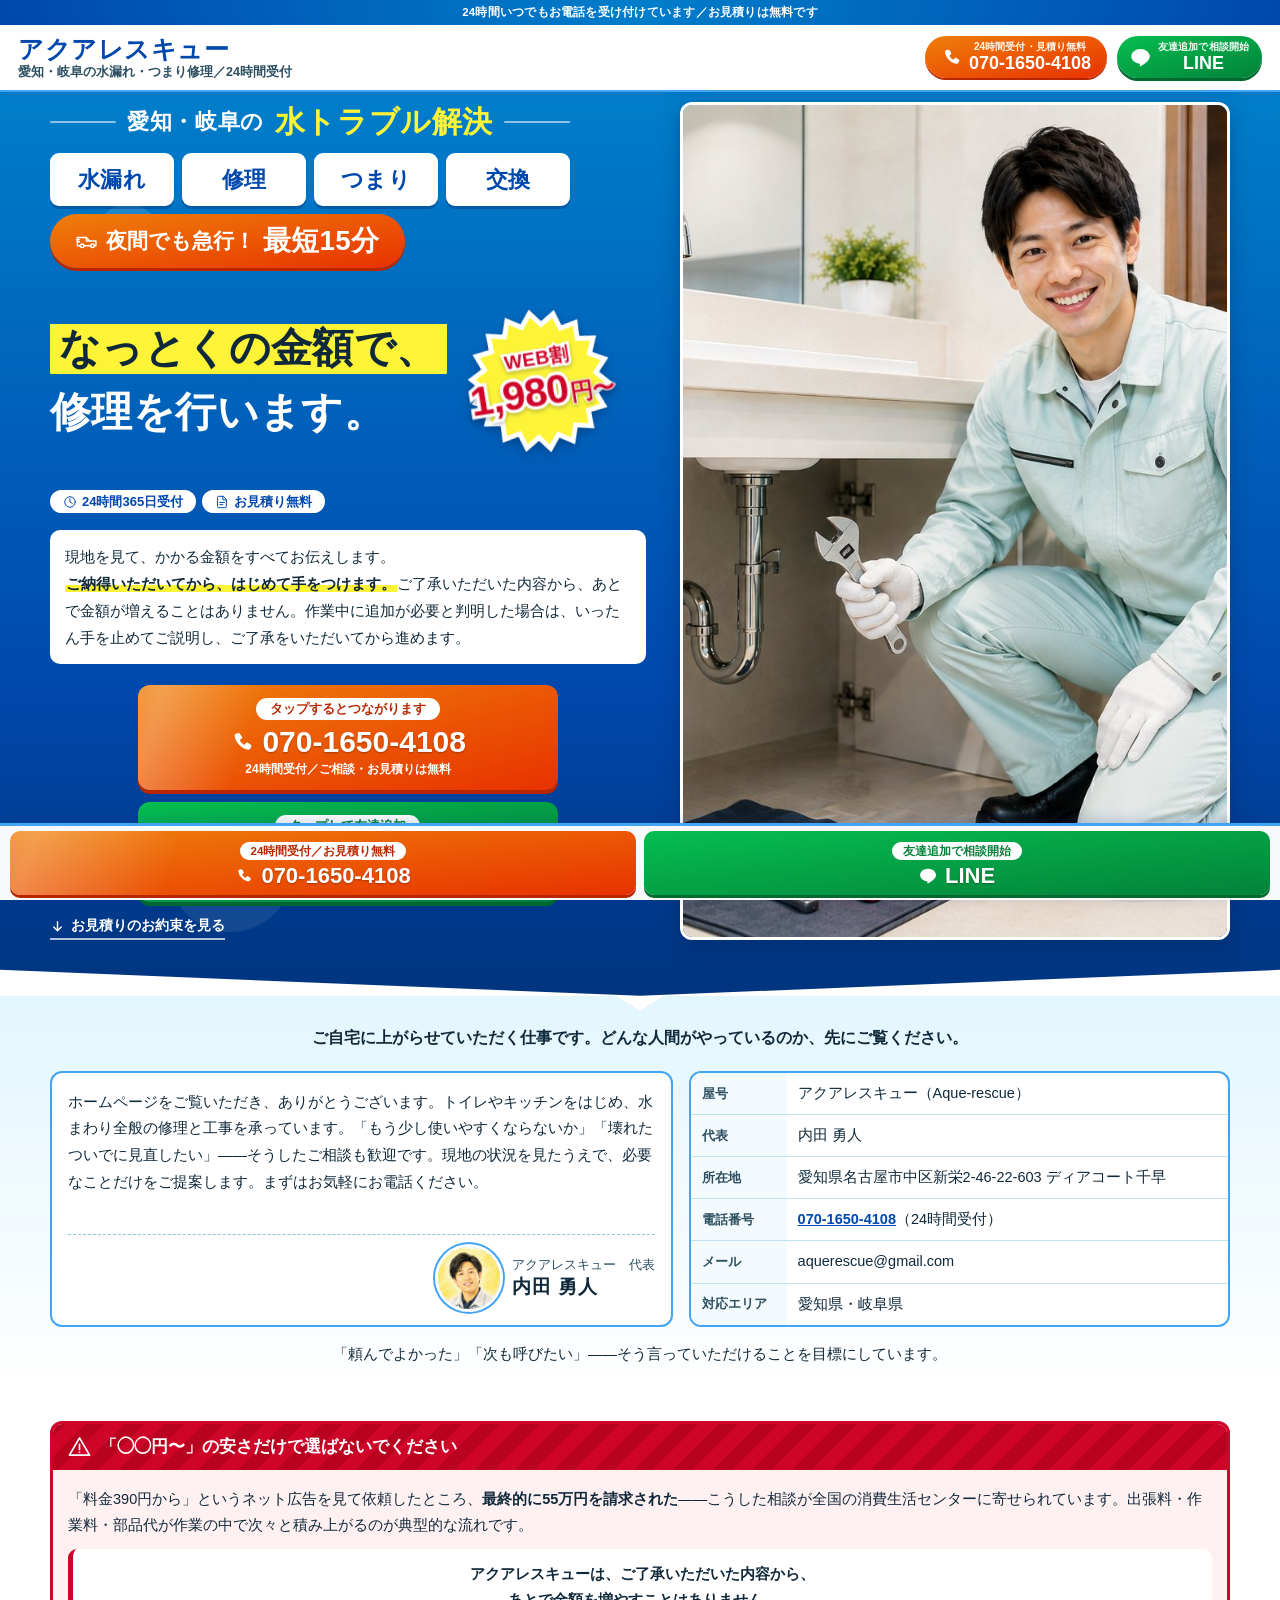
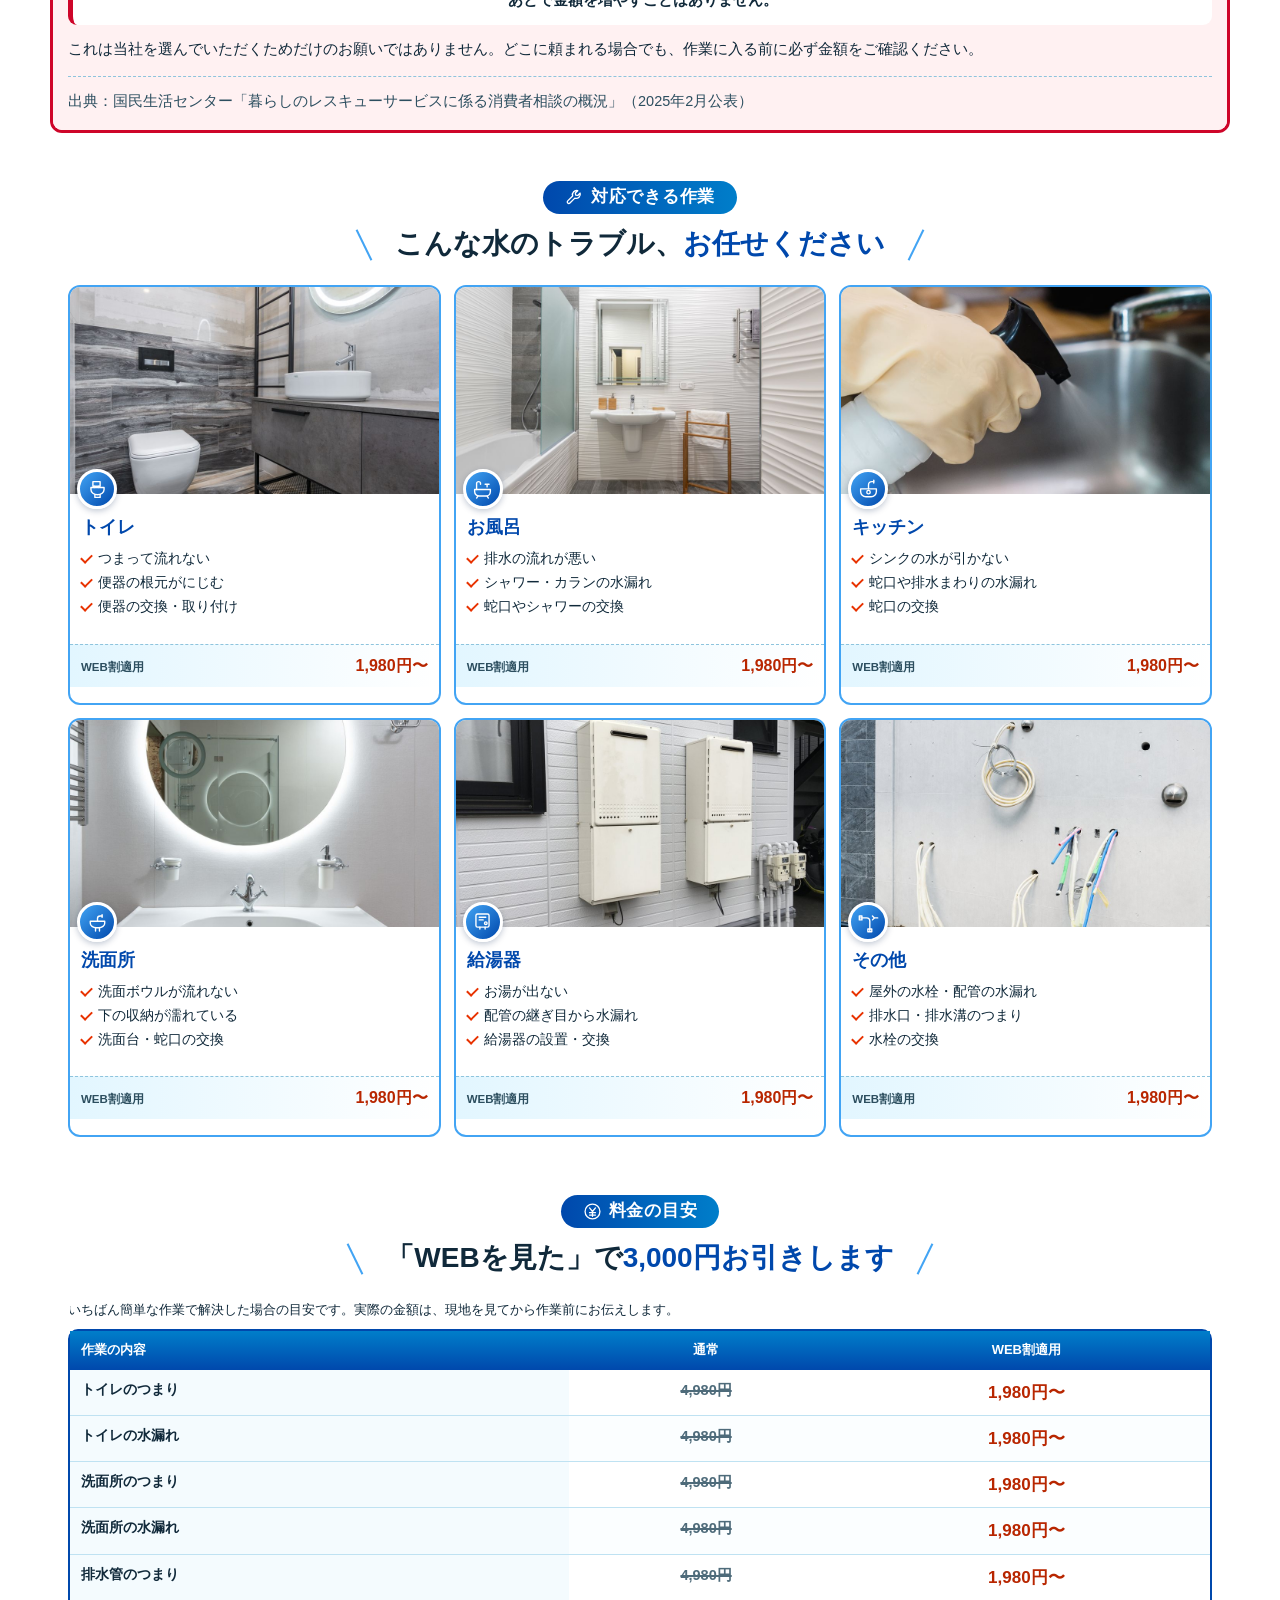
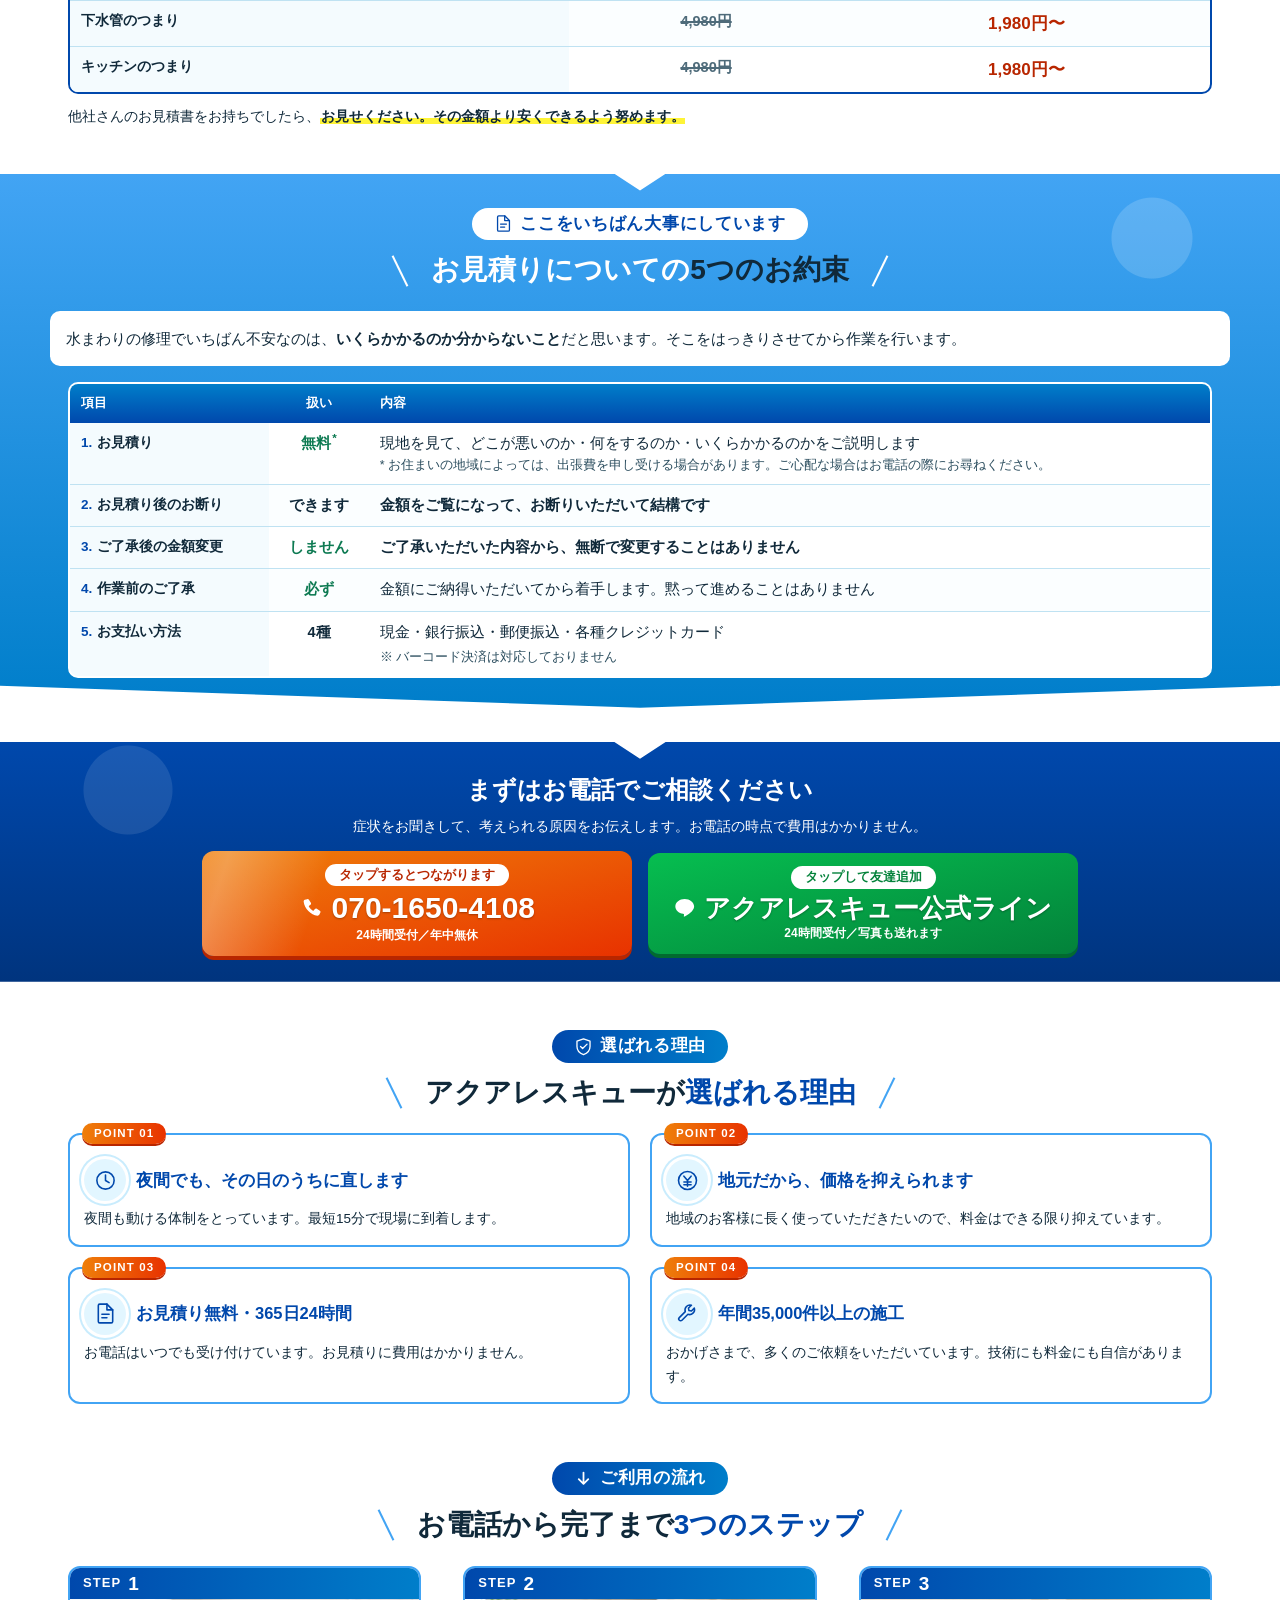
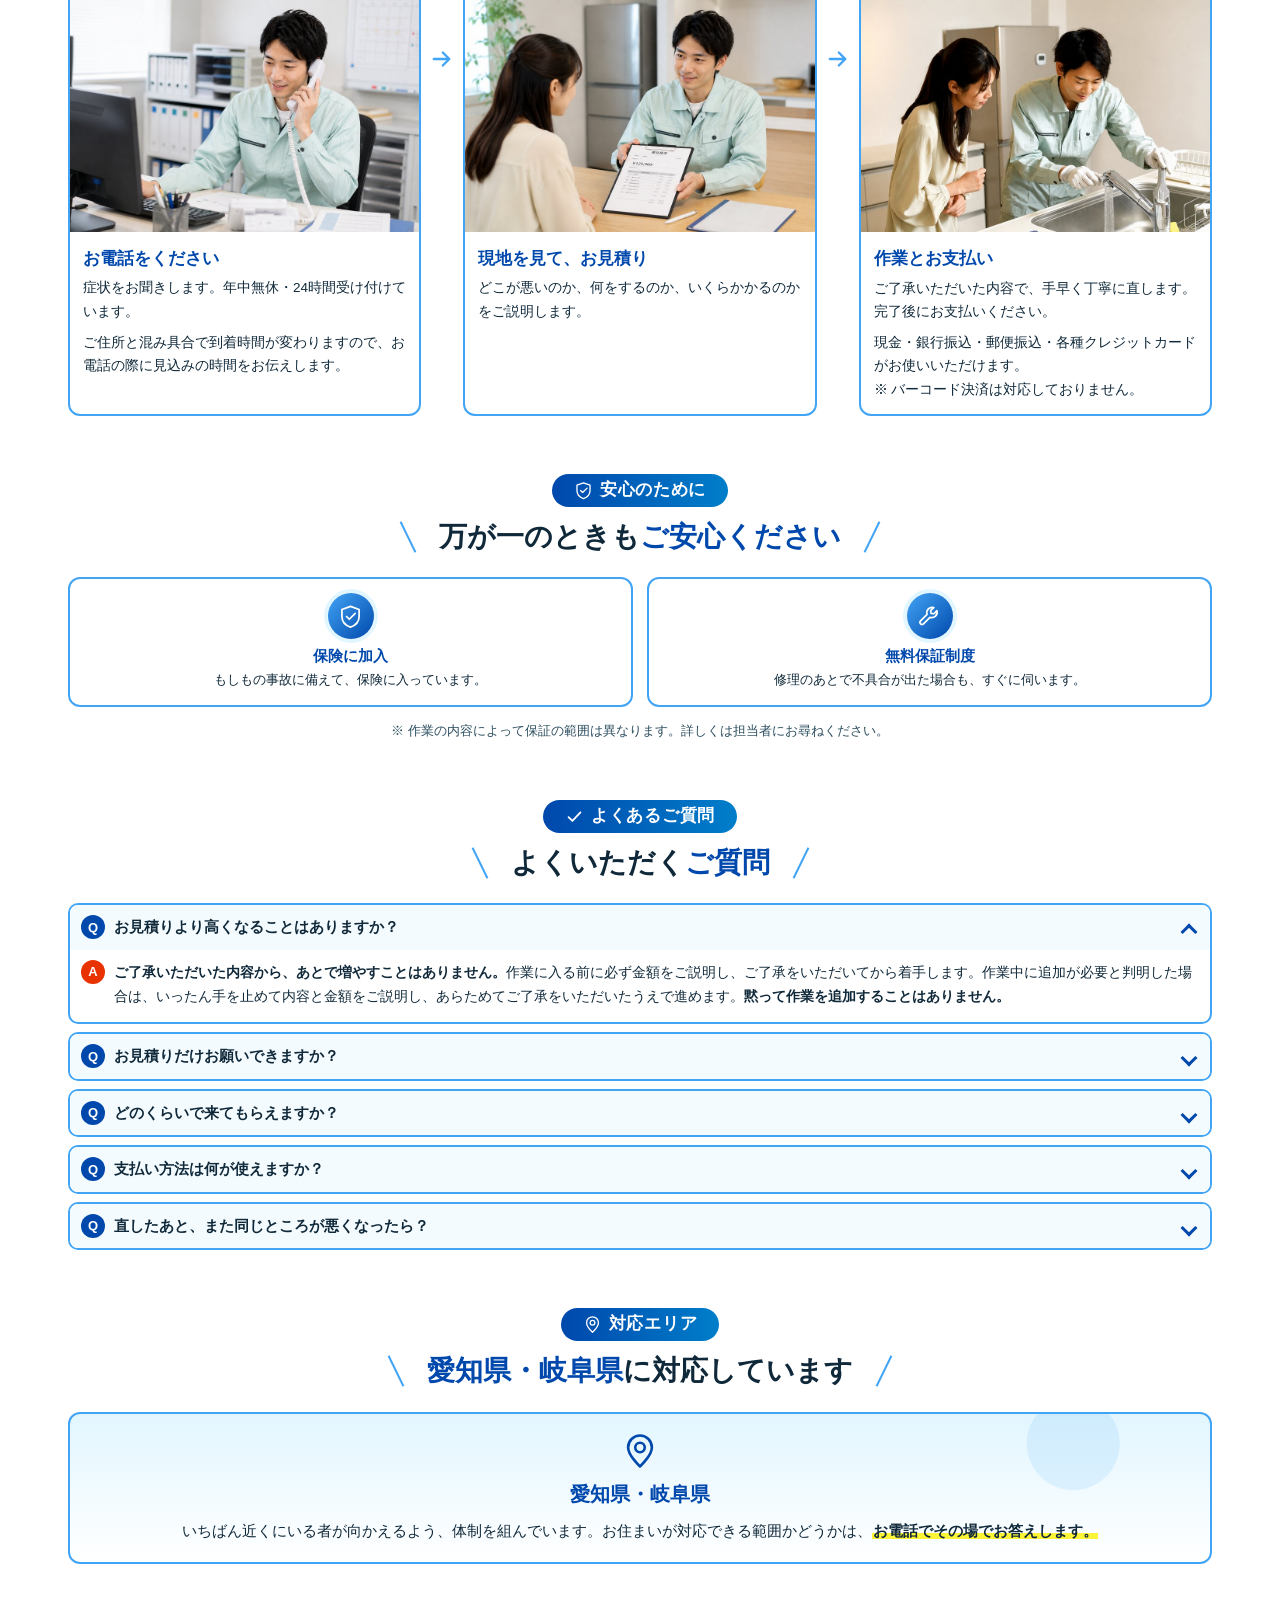
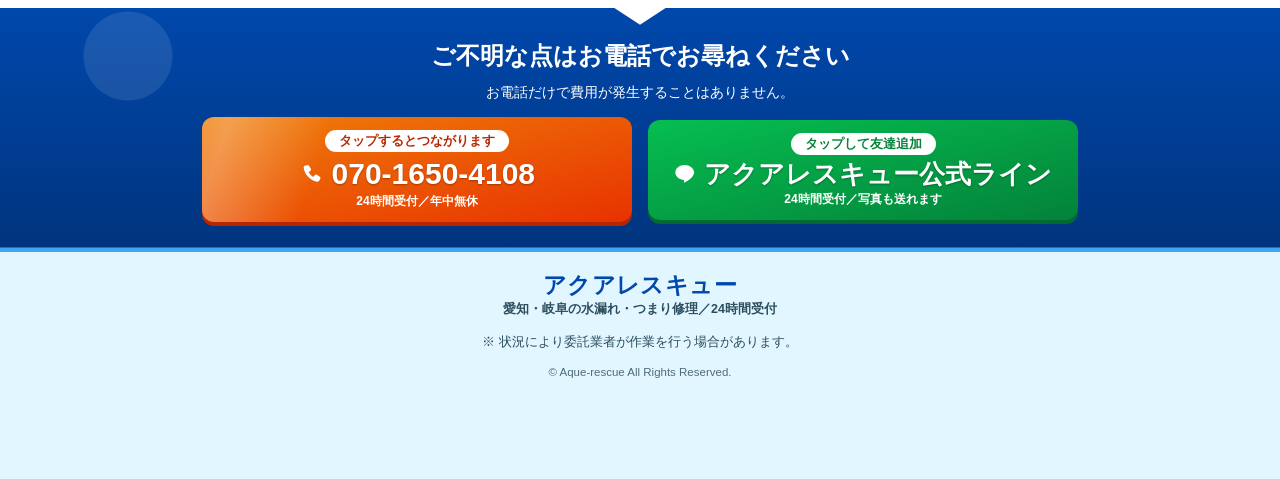
==== index.html @ 443961e4 "本番用：暗号化を解除して平文で配信、favicon と 404 ページを追加 Co-Authored-By: Claude Opus 5 <noreply@anthropic.com>" ====
<!DOCTYPE html>
<html lang="ja">
<head>
<meta charset="UTF-8">
<meta name="viewport" content="width=device-width, initial-scale=1">
<meta name="format-detection" content="telephone=no">
<meta name="robots" content="noindex,nofollow,noarchive">  <!-- 確認用：公開時に削除 -->
<title>アクアレスキュー｜愛知・岐阜の水漏れ・つまり修理｜なっとくの金額で修理します</title>
<meta name="description" content="愛知県・岐阜県の水漏れ・つまり修理。現地でかかる金額をすべてお伝えし、ご納得いただいてから作業します。24時間受付・お見積り無料。代表 内田勇人。">
<link rel="icon" href="favicon.svg" type="image/svg+xml">
<link rel="apple-touch-icon" href="apple-touch-icon.png">
<link rel="stylesheet" href="assets/style.css">
</head>
<body>

<svg xmlns="http://www.w3.org/2000/svg" style="display:none" aria-hidden="true">
<symbol id="ic-toilet" viewBox="0 0 32 32"><g stroke-width="2.1" stroke-linecap="round" stroke-linejoin="round"><path d="M9 4h11v7H9z"/><path d="M11 11v2M18 11v2"/><path d="M6 13h20v3a10 8 0 0 1-10 8 10 8 0 0 1-10-8z"/><path d="M12 24v4h8v-4"/></g></symbol>
<symbol id="ic-bath" viewBox="0 0 32 32"><g stroke-width="2.1" stroke-linecap="round" stroke-linejoin="round"><path d="M4 16h24v3a7 7 0 0 1-7 7H11a7 7 0 0 1-7-7z"/><path d="M7 16V7a3 3 0 0 1 6 0v1"/><path d="M20 8h6M23 8v4"/><path d="M9 26l-2 3M23 26l2 3"/></g></symbol>
<symbol id="ic-kitchen" viewBox="0 0 32 32"><g stroke-width="2.1" stroke-linecap="round" stroke-linejoin="round"><path d="M4 15h24v4a8 8 0 0 1-8 8h-8a8 8 0 0 1-8-8z"/><circle cx="16" cy="20" r="2.6"/><path d="M16 15V9a5 5 0 0 1 5-5h3"/><path d="M24 2v4"/></g></symbol>
<symbol id="ic-washbasin" viewBox="0 0 32 32"><g stroke-width="2.1" stroke-linecap="round" stroke-linejoin="round"><path d="M5 14h22v3a9 7 0 0 1-9 7h-4a9 7 0 0 1-9-7z"/><path d="M16 14v-4a4 4 0 0 1 4-4h3"/><path d="M23 4v4"/><path d="M13 24v5M19 24v5"/></g></symbol>
<symbol id="ic-heater" viewBox="0 0 32 32"><g stroke-width="2.1" stroke-linecap="round" stroke-linejoin="round"><rect x="6" y="3" width="20" height="20" rx="2.5"/><path d="M11 8h10M11 12h6"/><circle cx="21" cy="17" r="2"/><path d="M12 23v3M20 23v3"/></g></symbol>
<symbol id="ic-pipe" viewBox="0 0 32 32"><g stroke-width="2.1" stroke-linecap="round" stroke-linejoin="round"><path d="M4 9h9a5 5 0 0 1 5 5v14"/><path d="M2 6h4v6H2zM15 26h6v4h-6z"/><path d="M22 6l3 3-3 3M25 9h5"/></g></symbol>
<symbol id="ic-clock" viewBox="0 0 32 32"><g stroke-width="2.2" stroke-linecap="round" stroke-linejoin="round"><circle cx="16" cy="16" r="12"/><path d="M16 8.5V16l5 3"/></g></symbol>
<symbol id="ic-yen" viewBox="0 0 32 32"><g stroke-width="2.2" stroke-linecap="round" stroke-linejoin="round"><circle cx="16" cy="16" r="12.5"/><path d="M11 10l5 6 5-6M11 18h10M11 22h10M16 16v8"/></g></symbol>
<symbol id="ic-shield" viewBox="0 0 32 32"><g stroke-width="2.2" stroke-linecap="round" stroke-linejoin="round"><path d="M16 3l11 4v9c0 7-4.6 11.4-11 13.6C9.6 27.4 5 23 5 16V7z"/><path d="M11 16l3.5 3.5L22 12"/></g></symbol>
<symbol id="ic-check" viewBox="0 0 32 32"><g stroke-width="3" stroke-linecap="round" stroke-linejoin="round"><path d="M6 17l6.5 6.5L26 9"/></g></symbol>
<symbol id="ic-phone" viewBox="0 0 32 32"><path class="ico-fill" d="M10.6 4.2c.8-.4 1.8-.1 2.3.7l2.5 4c.5.8.3 1.8-.4 2.4l-1.9 1.5c-.3.3-.4.7-.2 1.1a16 16 0 0 0 5.2 5.2c.4.2.8.1 1.1-.2l1.5-1.9c.6-.7 1.6-.9 2.4-.4l4 2.5c.8.5 1.1 1.5.7 2.3l-1.3 2.7c-.5 1-1.5 1.6-2.6 1.5C15.6 25 7 16.4 6.1 7.6c-.1-1.1.5-2.1 1.5-2.6z"/></symbol>
<symbol id="ic-doc" viewBox="0 0 32 32"><g stroke-width="2.2" stroke-linecap="round" stroke-linejoin="round"><path d="M18 3H8a2 2 0 0 0-2 2v22a2 2 0 0 0 2 2h16a2 2 0 0 0 2-2V11z"/><path d="M18 3v8h8M11 17h10M11 22h7"/></g></symbol>
<symbol id="ic-tool" viewBox="0 0 32 32"><g stroke-width="2.2" stroke-linecap="round" stroke-linejoin="round"><path d="M21.5 4.5a7 7 0 0 0-8.6 8.9L4.6 21.7a2.6 2.6 0 0 0 3.7 3.7l8.3-8.3a7 7 0 0 0 8.9-8.6l-4 4-3.5-.6-.6-3.5z"/></g></symbol>
<symbol id="ic-pin" viewBox="0 0 32 32"><g stroke-width="2.2" stroke-linecap="round" stroke-linejoin="round"><path d="M16 29s10-9.3 10-16A10 10 0 0 0 6 13c0 6.7 10 16 10 16z"/><circle cx="16" cy="13" r="4"/></g></symbol>
<symbol id="ic-warn" viewBox="0 0 32 32"><g stroke-width="2.4" stroke-linecap="round" stroke-linejoin="round"><path d="M16 4L2 28h28z"/><path d="M16 13v7M16 24h.02"/></g></symbol>
<symbol id="ic-van" viewBox="0 0 32 32"><g stroke-width="2.1" stroke-linecap="round" stroke-linejoin="round"><path d="M2 21V11h13l5 5h9v5"/><path d="M15 11v5h5"/><circle cx="9" cy="23" r="2.6"/><circle cx="24" cy="23" r="2.6"/><path d="M2 23h4.4M11.6 23h9.8M26.6 23H29"/><path d="M1 14h4M2 17h3"/></g></symbol>
<symbol id="ic-line" viewBox="0 0 32 32"><path class="ico-fill" d="M16 3C8.3 3 2 8 2 14.2c0 5.5 5 10.1 11.7 11 .5.1 1.1.3 1.3.7.1.4.1.9 0 1.3l-.2 1.2c-.1.4-.3 1.4 1.2.8 1.5-.6 8.2-4.8 11.2-8.3 2-2.2 3-4.5 3-6.7C30 8 23.7 3 16 3z"/><g fill="#fff"><rect x="9" y="12" width="2" height="6" rx="1"/><rect x="13" y="12" width="2" height="6" rx="1"/><rect x="17" y="12" width="2" height="6" rx="1"/><rect x="21" y="12" width="2" height="6" rx="1"/></g></symbol>
<symbol id="ic-arrow" viewBox="0 0 32 32"><g stroke-width="3" stroke-linecap="round" stroke-linejoin="round"><path d="M16 6v18M8 17l8 8 8-8"/></g></symbol>
</svg>

<!-- ============ 01 ヘッダー ============ -->
<p class="topbar">24時間いつでもお電話を受け付けています／お見積りは無料です</p>
<header class="hd">
  <div class="hd__in">
    <p class="hd__logo brand">
      <b>アクアレスキュー</b><small>愛知・岐阜の水漏れ・つまり修理<span class="ext">／24時間受付</span></small>
    </p>
    <a class="hd__tel" href="tel:07016504108">
      <svg class="ico"><use href="#ic-phone"/></svg>
      <span class="hd__txt">
        <span class="hd__lbl">24時間受付・見積り無料</span>
        <span class="t2">070-1650-4108</span>
      </span>
    </a>
    <a class="hd__line" href="https://lin.ee/oWq4XlS" target="_blank" rel="noopener">
      <svg class="ico"><use href="#ic-line"/></svg>
      <span class="hd__txt">
        <span class="hd__lbl">友達追加で相談開始</span>
        <span class="t2">LINE</span>
      </span>
    </a>
  </div>
</header>

<div class="wrap">

<!-- ============ 02 ファーストビュー ============ -->
<section class="fv">
  <div class="fv__grid">
    <div class="fv__txt">
      <p class="fv__cat">愛知・岐阜の<em>水トラブル解決</em></p>

      <ul class="fv__kw">
        <li>水漏れ</li><li>修理</li><li>つまり</li><li>交換</li>
      </ul>

      <p class="fv__rush">
        <svg class="ico"><use href="#ic-van"/></svg>夜間でも急行！<em>最短15分</em>
      </p>

      <div class="fv__catch">
        <h1><span class="mk">なっとくの金額で、</span><br>修理を行います。</h1>

        <div class="fv__seal" role="img" aria-label="料金1,980円から">
          <svg class="fv__seal-bg" viewBox="0 0 200 200" aria-hidden="true">
            <polygon points="100.0,1.0 114.2,19.2 133.9,7.0 141.0,29.0 163.6,24.2 162.8,47.3 185.7,50.5 177.1,72.0 197.5,82.8 182.0,100.0 197.5,117.2 177.1,128.0 185.7,149.5 162.8,152.7 163.6,175.8 141.0,171.0 133.9,193.0 114.2,180.8 100.0,199.0 85.8,180.8 66.1,193.0 59.0,171.0 36.4,175.8 37.2,152.7 14.3,149.5 22.9,128.0 2.5,117.2 18.0,100.0 2.5,82.8 22.9,72.0 14.3,50.5 37.2,47.3 36.4,24.2 59.0,29.0 66.1,7.0 85.8,19.2" fill="#fff"/>
            <polygon points="100.0,12.0 112.7,28.1 130.1,17.3 136.5,36.8 156.6,32.6 155.9,53.1 176.2,56.0 168.6,75.0 186.7,84.7 173.0,100.0 186.7,115.3 168.6,125.0 176.2,144.0 155.9,146.9 156.6,167.4 136.5,163.2 130.1,182.7 112.7,171.9 100.0,188.0 87.3,171.9 69.9,182.7 63.5,163.2 43.4,167.4 44.1,146.9 23.8,144.0 31.4,125.0 13.3,115.3 27.0,100.0 13.3,84.7 31.4,75.0 23.8,56.0 44.1,53.1 43.4,32.6 63.5,36.8 69.9,17.3 87.3,28.1" fill="#fef437"/>
          </svg>
          <span class="fv__seal-txt">
            <span class="s1">WEB割</span>
            <span class="s2">1,980<small>円〜</small></span>
          </span>
        </div>
      </div>

      <ul class="fv__badges">
        <li><svg class="ico"><use href="#ic-clock"/></svg>24時間365日受付</li>
        <li><svg class="ico"><use href="#ic-doc"/></svg>お見積り無料</li>
      </ul>

      <figure class="fv__img fv__img--sp">
        <img src="assets/img/fv-sp.jpg" alt="洗面台の下でレンチを手にしたスタッフ" width="960" height="720" loading="lazy" decoding="async" fetchpriority="high">
      </figure>

      <p class="fv__lead">
        現地を見て、かかる金額をすべてお伝えします。<br><span class="mk">ご納得いただいてから、はじめて手をつけます。</span>ご了承いただいた内容から、あとで金額が増えることはありません。作業中に追加が必要と判明した場合は、いったん手を止めてご説明し、ご了承をいただいてから進めます。</p>

      <a class="tel-btn" href="tel:07016504108">
        <span class="lead">タップするとつながります</span>
        <span class="num"><svg class="ico"><use href="#ic-phone"/></svg>070-1650-4108</span>
        <span class="sub">24時間受付／ご相談・お見積りは無料</span>
      </a>
  <a class="line-btn" href="https://lin.ee/oWq4XlS" target="_blank" rel="noopener">
        <span class="lead">タップして友達追加</span>
        <span class="num"><svg class="ico"><use href="#ic-line"/></svg>アクアレスキュー公式ライン</span>
        <span class="sub">24時間受付／写真も送れます</span>
      </a>
      <a class="fv__jump" href="#estimate"><svg class="ico"><use href="#ic-arrow"/></svg>お見積りのお約束を見る</a>
    </div>

    <figure class="fv__img fv__img--pc">
      <img src="assets/img/fv.jpg" alt="洗面台の下でレンチを手にしたスタッフ" width="768" height="1024" loading="lazy" decoding="async" fetchpriority="high">
    </figure>
  </div>
</section>

<!-- ============ 03 運営者 ============ -->
<section class="owner">
  <div class="owner__in">
  <p class="say">ご自宅に上がらせていただく仕事です。どんな人間がやっているのか、先にご覧ください。</p>

  <div class="owner__cols">
  <div class="greet">
    <p class="greet__body">
      ホームページをご覧いただき、ありがとうございます。トイレやキッチンをはじめ、水まわり全般の修理と工事を承っています。「もう少し使いやすくならないか」「壊れたついでに見直したい」——そうしたご相談も歓迎です。現地の状況を見たうえで、必要なことだけをご提案します。まずはお気軽にお電話ください。</p>
    <p class="greet__sign">
      <img class="greet__ava" src="assets/img/uchida.jpg" alt="代表 内田勇人（イラスト）" width="320" height="320" loading="lazy" decoding="async">
      <span>アクアレスキュー　代表<b>内田 勇人</b></span>
    </p>
  </div>

  <dl>
    <div><dt>屋号</dt><dd>アクアレスキュー（Aque-rescue）</dd></div>
    <div><dt>代表</dt><dd>内田 勇人</dd></div>
    <div><dt>所在地</dt><dd>愛知県名古屋市中区新栄2-46-22-603 ディアコート千早</dd></div>
    <div><dt>電話番号</dt><dd><a href="tel:07016504108">070-1650-4108</a>（24時間受付）</dd></div>
    <div><dt>メール</dt><dd>aquerescue@gmail.com</dd></div>
    <div><dt>対応エリア</dt><dd>愛知県・岐阜県</dd></div>
  </dl>

  </div>
  <p class="why">「頼んでよかった」「次も呼びたい」——そう言っていただけることを目標にしています。</p>
  </div>
</section>

<!-- ============ 04 注意喚起 ============ -->
<section class="warn">
  <div class="warn__h"><svg class="ico"><use href="#ic-warn"/></svg><span class="tx">「◯◯円〜」の安さだけで選ばないでください</span></div>
  <div class="warn__b">
    <p>
      「料金390円から」というネット広告を見て依頼したところ、<strong>最終的に55万円を請求された</strong>——こうした相談が全国の消費生活センターに寄せられています。出張料・作業料・部品代が作業の中で次々と積み上がるのが典型的な流れです。</p>
    <p class="warn__hi">
      アクアレスキューは、ご了承いただいた内容から、<br>あとで金額を増やすことはありません。</p>
    <p>
      これは当社を選んでいただくためだけのお願いではありません。どこに頼まれる場合でも、作業に入る前に必ず金額をご確認ください。</p>
    <p class="warn__src">
      出典：国民生活センター「暮らしのレスキューサービスに係る消費者相談の概況」（2025年2月公表）</p>
  </div>
</section>

<!-- ============ 05 対応箇所 ============ -->
<section class="sec">
  <div class="sec__h">
    <span class="eyebrow"><svg class="ico"><use href="#ic-tool"/></svg>対応できる作業</span>
    <h2><span class="tx">こんな水のトラブル、<em>お任せください</em></span></h2>
  </div>

  <div class="svc">
    <article>
      <div class="svc__ph"><img src="assets/img/svc-toilet.jpg" alt="トイレ" width="960" height="540" loading="lazy" decoding="async">
        <span class="svc__ico"><svg class="ico"><use href="#ic-toilet"/></svg></span></div>
      <div class="bd"><h3>トイレ</h3>
        <ul><li>つまって流れない</li><li>便器の根元がにじむ</li><li>便器の交換・取り付け</li></ul></div>
      <p class="pr"><span>WEB割適用</span><strong>1,980円〜</strong></p>
    </article>
    <article>
      <div class="svc__ph"><img src="assets/img/svc-bath.jpg" alt="お風呂" width="960" height="540" loading="lazy" decoding="async">
        <span class="svc__ico"><svg class="ico"><use href="#ic-bath"/></svg></span></div>
      <div class="bd"><h3>お風呂</h3>
        <ul><li>排水の流れが悪い</li><li>シャワー・カランの水漏れ</li><li>蛇口やシャワーの交換</li></ul></div>
      <p class="pr"><span>WEB割適用</span><strong>1,980円〜</strong></p>
    </article>
    <article>
      <div class="svc__ph"><img src="assets/img/svc-kitchen.jpg" alt="キッチン" width="960" height="540" loading="lazy" decoding="async">
        <span class="svc__ico"><svg class="ico"><use href="#ic-kitchen"/></svg></span></div>
      <div class="bd"><h3>キッチン</h3>
        <ul><li>シンクの水が引かない</li><li>蛇口や排水まわりの水漏れ</li><li>蛇口の交換</li></ul></div>
      <p class="pr"><span>WEB割適用</span><strong>1,980円〜</strong></p>
    </article>
    <article>
      <div class="svc__ph"><img src="assets/img/svc-washbasin.jpg" alt="洗面所" width="960" height="540" loading="lazy" decoding="async">
        <span class="svc__ico"><svg class="ico"><use href="#ic-washbasin"/></svg></span></div>
      <div class="bd"><h3>洗面所</h3>
        <ul><li>洗面ボウルが流れない</li><li>下の収納が濡れている</li><li>洗面台・蛇口の交換</li></ul></div>
      <p class="pr"><span>WEB割適用</span><strong>1,980円〜</strong></p>
    </article>
    <article>
      <div class="svc__ph"><img src="assets/img/svc-heater.jpg" alt="給湯器" width="960" height="540" loading="lazy" decoding="async">
        <span class="svc__ico"><svg class="ico"><use href="#ic-heater"/></svg></span></div>
      <div class="bd"><h3>給湯器</h3>
        <ul><li>お湯が出ない</li><li>配管の継ぎ目から水漏れ</li><li>給湯器の設置・交換</li></ul></div>
      <p class="pr"><span>WEB割適用</span><strong>1,980円〜</strong></p>
    </article>
    <article>
      <div class="svc__ph"><img src="assets/img/svc-drain.jpg" alt="その他" width="960" height="540" loading="lazy" decoding="async">
        <span class="svc__ico"><svg class="ico"><use href="#ic-pipe"/></svg></span></div>
      <div class="bd"><h3>その他</h3>
        <ul><li>屋外の水栓・配管の水漏れ</li><li>排水口・排水溝のつまり</li><li>水栓の交換</li></ul></div>
      <p class="pr"><span>WEB割適用</span><strong>1,980円〜</strong></p>
    </article>
  </div>
</section>

<!-- ============ 06 料金 ============ -->
<section class="sec">
  <div class="sec__h">
    <span class="eyebrow"><svg class="ico"><use href="#ic-yen"/></svg>料金の目安</span>
    <h2><span class="tx">「WEBを見た」で<br class="br-sp"><em>3,000円お引きします</em></span></h2>
  </div>
  <div class="tbl-wrap">
    <table class="t t--price">
      <caption>いちばん簡単な作業で解決した場合の目安です。実際の金額は、現地を見てから作業前にお伝えします。</caption>
      <thead><tr><th>作業の内容</th><th>通常</th><th>WEB割適用</th></tr></thead>
      <tbody>
        <tr><th>トイレのつまり</th><td class="num strike">4,980円</td><td class="num hit">1,980円〜</td></tr>
        <tr><th>トイレの水漏れ</th><td class="num strike">4,980円</td><td class="num hit">1,980円〜</td></tr>
        <tr><th>洗面所のつまり</th><td class="num strike">4,980円</td><td class="num hit">1,980円〜</td></tr>
        <tr><th>洗面所の水漏れ</th><td class="num strike">4,980円</td><td class="num hit">1,980円〜</td></tr>
        <tr><th>排水管のつまり</th><td class="num strike">4,980円</td><td class="num hit">1,980円〜</td></tr>
        <tr><th>下水管のつまり</th><td class="num strike">4,980円</td><td class="num hit">1,980円〜</td></tr>
        <tr><th>キッチンのつまり</th><td class="num strike">4,980円</td><td class="num hit">1,980円〜</td></tr>
      </tbody>
    </table>
  </div>
  <p class="tbl-note">
    他社さんのお見積書をお持ちでしたら、<span class="mk">お見せください。その金額より安くできるよう努めます。</span>
  </p>
</section>

<!-- ============ 07 お見積りのお約束 ============ -->
<section class="estimate" id="estimate">
  <div class="sec__h">
    <span class="eyebrow"><svg class="ico"><use href="#ic-doc"/></svg>ここをいちばん大事にしています</span>
    <h2><span class="tx">お見積りについての<em>5つのお約束</em></span></h2>
  </div>

  <p class="lead">
    水まわりの修理でいちばん不安なのは、<strong>いくらかかるのか分からないこと</strong>だと思います。そこをはっきりさせてから作業を行います。</p>

  <div class="tbl-wrap">
    <table class="t">
      <thead><tr><th>項目</th><th>扱い</th><th>内容</th></tr></thead>
      <tbody>
        <tr><th><span class="no">1</span>お見積り</th><td class="num free">無料<span class="ast">*</span></td>
          <td><b class="sp-only free">無料<span class="ast">*</span></b>現地を見て、どこが悪いのか・何をするのか・いくらかかるのかをご説明します<small>* お住まいの地域によっては、出張費を申し受ける場合があります。ご心配な場合はお電話の際にお尋ねください。</small></td></tr>
        <tr><th><span class="no">2</span>お見積り後のお断り</th><td class="num">できます</td>
          <td><b class="sp-only">できます</b><strong>金額をご覧になって、お断りいただいて結構です</strong></td></tr>
        <tr><th><span class="no">3</span>ご了承後の金額変更</th><td class="num free">しません</td>
          <td><b class="sp-only free">しません</b><strong>ご了承いただいた内容から、無断で変更することはありません</strong></td></tr>
        <tr><th><span class="no">4</span>作業前のご了承</th><td class="num free">必ず</td>
          <td><b class="sp-only free">必ず</b>金額にご納得いただいてから着手します。黙って進めることはありません</td></tr>
        <tr><th><span class="no">5</span>お支払い方法</th><td class="num">4種</td>
          <td><b class="sp-only">4種</b>現金・銀行振込・郵便振込・各種クレジットカード<small class="cav">※ バーコード決済は対応しておりません</small></td></tr>
      </tbody>
    </table>
  </div>
</section>

<!-- ============ CTA ============ -->
<section class="cta">
  <h2><span class="tx">まずはお電話でご相談ください</span></h2>
  <p>症状をお聞きして、考えられる原因をお伝えします。お電話の時点で費用はかかりません。</p>
  <div class="cta__btns">
    <a class="tel-btn" href="tel:07016504108">
    <span class="lead">タップするとつながります</span>
    <span class="num"><svg class="ico"><use href="#ic-phone"/></svg>070-1650-4108</span>
    <span class="sub">24時間受付／年中無休</span>
  </a>
    <a class="line-btn" href="https://lin.ee/oWq4XlS" target="_blank" rel="noopener">
        <span class="lead">タップして友達追加</span>
        <span class="num"><svg class="ico"><use href="#ic-line"/></svg>アクアレスキュー公式ライン</span>
        <span class="sub">24時間受付／写真も送れます</span>
      </a>
  </div>

  </section>

<!-- ============ 09 選ばれる理由 ============ -->
<section class="sec">
  <div class="sec__h">
    <span class="eyebrow"><svg class="ico"><use href="#ic-shield"/></svg>選ばれる理由</span>
    <h2><span class="tx">アクアレスキューが<em>選ばれる理由</em></span></h2>
  </div>
  <div class="reason">
    <article><span class="pt">POINT 01</span>
      <div class="reason__h"><span class="reason__ico"><svg class="ico"><use href="#ic-clock"/></svg></span>
        <h3>夜間でも、その日のうちに直します</h3></div>
      <p>夜間も動ける体制をとっています。最短15分で現場に到着します。</p></article>
    <article><span class="pt">POINT 02</span>
      <div class="reason__h"><span class="reason__ico"><svg class="ico"><use href="#ic-yen"/></svg></span>
        <h3>地元だから、価格を抑えられます</h3></div>
      <p>地域のお客様に長く使っていただきたいので、料金はできる限り抑えています。</p></article>
    <article><span class="pt">POINT 03</span>
      <div class="reason__h"><span class="reason__ico"><svg class="ico"><use href="#ic-doc"/></svg></span>
        <h3>お見積り無料・365日24時間</h3></div>
      <p>お電話はいつでも受け付けています。お見積りに費用はかかりません。</p></article>
    <article><span class="pt">POINT 04</span>
      <div class="reason__h"><span class="reason__ico"><svg class="ico"><use href="#ic-tool"/></svg></span>
        <h3>年間35,000件以上の施工</h3></div>
      <p>おかげさまで、多くのご依頼をいただいています。技術にも料金にも自信があります。</p></article>
  </div>
</section>

<!-- ============ 10 ご利用の流れ ============ -->
<section class="sec">
  <div class="sec__h">
    <span class="eyebrow"><svg class="ico"><use href="#ic-arrow"/></svg>ご利用の流れ</span>
    <h2><span class="tx">お電話から完了まで<em>3つのステップ</em></span></h2>
  </div>
  <div class="flow">
    <figure>
      <p class="st">STEP<em>1</em></p>
      <img src="assets/img/flow1.jpg" alt="電話でご相談を受けるスタッフ" width="900" height="600" loading="lazy" decoding="async">
      <figcaption><h3>お電話をください</h3>
        <p>症状をお聞きします。年中無休・24時間受け付けています。</p>
        <p>ご住所と混み具合で到着時間が変わりますので、お電話の際に見込みの時間をお伝えします。</p></figcaption>
    </figure>
    <p class="arw"><svg class="ico"><use href="#ic-arrow"/></svg></p>
    <figure>
      <p class="st">STEP<em>2</em></p>
      <img src="assets/img/flow2.jpg" alt="お客様に見積書を示して説明するスタッフ" width="900" height="600" loading="lazy" decoding="async">
      <figcaption><h3>現地を見て、お見積り</h3>
        <p>どこが悪いのか、何をするのか、いくらかかるのかをご説明します。</p></figcaption>
    </figure>
    <p class="arw"><svg class="ico"><use href="#ic-arrow"/></svg></p>
    <figure>
      <p class="st">STEP<em>3</em></p>
      <img src="assets/img/flow3.jpg" alt="キッチンの水栓を点検するスタッフ" width="900" height="600" loading="lazy" decoding="async">
      <figcaption><h3>作業とお支払い</h3>
        <p>ご了承いただいた内容で、手早く丁寧に直します。完了後にお支払いください。</p>
        <p>現金・銀行振込・郵便振込・各種クレジットカードがお使いいただけます。<br>※ バーコード決済は対応しておりません。</p></figcaption>
    </figure>
  </div>
</section>

<!-- ============ 12 安心のために ============ -->
<section class="sec">
  <div class="sec__h">
    <span class="eyebrow"><svg class="ico"><use href="#ic-shield"/></svg>安心のために</span>
    <h2><span class="tx">万が一のときも<em>ご安心ください</em></span></h2>
  </div>
  <div class="guar">
    <article>
      <div class="guar__ico"><svg class="ico"><use href="#ic-shield"/></svg></div>
      <h3>保険に加入</h3>
      <p>もしもの事故に備えて、保険に入っています。</p>
    </article>
    <article>
      <div class="guar__ico"><svg class="ico"><use href="#ic-tool"/></svg></div>
      <h3>無料保証制度</h3>
      <p>修理のあとで不具合が出た場合も、すぐに伺います。</p>
    </article>
    <p class="guar__note">※ 作業の内容によって保証の範囲は異なります。詳しくは担当者にお尋ねください。</p>
  </div>
</section>

<!-- ============ 13 よくある質問 ============ -->
<section class="sec">
  <div class="sec__h">
    <span class="eyebrow"><svg class="ico"><use href="#ic-check"/></svg>よくあるご質問</span>
    <h2><span class="tx">よくいただく<em>ご質問</em></span></h2>
  </div>
  <div class="faq">
    <details open><summary>お見積りより高くなることはありますか？</summary>
      <div class="a"><strong>ご了承いただいた内容から、あとで増やすことはありません。</strong>作業に入る前に必ず金額をご説明し、ご了承をいただいてから着手します。作業中に追加が必要と判明した場合は、いったん手を止めて内容と金額をご説明し、あらためてご了承をいただいたうえで進めます。<strong>黙って作業を追加することはありません。</strong></div></details>
    <details><summary>お見積りだけお願いできますか？</summary>
      <div class="a">結構です。お見積りに費用はかかりません。金額をご覧になって、お断りいただけます。ただし、<strong>お住まいの地域によっては出張費を申し受ける場合があります。</strong>ご心配な場合は、お電話の際に出張費の有無をお尋ねください。</div></details>
    <details><summary>どのくらいで来てもらえますか？</summary>
      <div class="a">最短15分程度でお伺いできます。ご住所とそのときの混み具合で変わりますので、<strong>お電話の際に見込みの時間をお伝えします。</strong></div></details>
    <details><summary>支払い方法は何が使えますか？</summary>
      <div class="a">現金・銀行振込・郵便振込・各種クレジットカードがお使いいただけます。<br>※ バーコード決済は対応しておりません。</div></details>
    <details><summary>直したあと、また同じところが悪くなったら？</summary>
      <div class="a">無料保証制度があります。修理後に不具合が出た場合はご連絡ください。すぐに伺います。
        ※ 作業の内容によって保証の範囲は異なります。</div></details>
  </div>
</section>

<!-- ============ 14 対応エリア ============ -->
<section class="sec">
  <div class="sec__h">
    <span class="eyebrow"><svg class="ico"><use href="#ic-pin"/></svg>対応エリア</span>
    <h2><span class="tx"><em>愛知県・岐阜県</em>に対応しています</span></h2>
  </div>
  <div class="area">
    <div class="area__box">
      <svg class="ico"><use href="#ic-pin"/></svg>
      <p class="hero">愛知県・岐阜県</p>
      <p>いちばん近くにいる者が向かえるよう、体制を組んでいます。お住まいが対応できる範囲かどうかは、<span class="mk">お電話でその場でお答えします。</span></p>
    </div>
  </div>
</section>

<!-- ============ CTA ============ -->
<section class="cta">
  <h2><span class="tx">ご不明な点はお電話でお尋ねください</span></h2>
  <p>お電話だけで費用が発生することはありません。</p>
  <div class="cta__btns">
    <a class="tel-btn" href="tel:07016504108">
    <span class="lead">タップするとつながります</span>
    <span class="num"><svg class="ico"><use href="#ic-phone"/></svg>070-1650-4108</span>
    <span class="sub">24時間受付／年中無休</span>
  </a>
    <a class="line-btn" href="https://lin.ee/oWq4XlS" target="_blank" rel="noopener">
        <span class="lead">タップして友達追加</span>
        <span class="num"><svg class="ico"><use href="#ic-line"/></svg>アクアレスキュー公式ライン</span>
        <span class="sub">24時間受付／写真も送れます</span>
      </a>
  </div>

</section>

</div><!-- /.wrap -->

<!-- ============ 15 フッター ============ -->
<footer>
  <p class="fl brand">
    <b>アクアレスキュー</b><small>愛知・岐阜の水漏れ・つまり修理<span class="ext">／24時間受付</span></small>
  </p>
  <p class="fnote">※ 状況により委託業者が作業を行う場合があります。</p>
  <small>&copy; Aque-rescue All Rights Reserved.</small>
</footer>

<!-- ============ 固定CTAバー ============ -->
<div class="fixbar">
  <div class="fixbar__in">
    <a class="tel-btn" href="tel:07016504108">
      <span class="lead">24時間受付／お見積り無料</span>
      <span class="num"><svg class="ico"><use href="#ic-phone"/></svg>070-1650-4108</span>
    </a>
    <a class="line-btn line-btn--bar" href="https://lin.ee/oWq4XlS" target="_blank" rel="noopener">
      <span class="lead">友達追加で相談開始</span>
      <span class="num"><svg class="ico"><use href="#ic-line"/></svg>LINE</span>
    </a>
  </div>
</div>

</body>
</html>
---- assets/style.css ----
@charset "UTF-8";
/* ============================================================
   アクアレスキュー LP
   視覚言語は既存サイト（aque-tokai-rescue.com）を踏襲
   - 青グラデ帯 / 明水色 / 黄色マーカー / オレンジグラデCTA / V字クリップ
   レイアウト：モバイル1〜2列 → タブレット2列 → PC 3列
   ============================================================ */

:root{
  --blue-dd:#00347e; --blue-d:#0048ac; --blue:#007eca;
  --blue-l:#42a4f4;  --blue-ll:#e2f6ff; --blue-l2:#c9ecfd;
  --org:#ef7f0a; --org-d:#e83200; --org-dd:#b82600;
  --red:#ce0529; --red-l:#fff1f2;
  --yellow:#fef437; --green:#0d7a52;
  --ink:#10293a; --ink2:#2c4e5f; --ink3:#4e6b7a;
  --paper:#fff; --panel:#f4fbfe;
  --rule:#bfe2f2; --rule-d:#8ec4dd;
  --wrap:1280px;
  --inner:1180px;
  --font:"BIZ UDPGothic","Hiragino Kaku Gothic ProN","Hiragino Sans","Yu Gothic Medium","Yu Gothic","Noto Sans JP",Meiryo,sans-serif;
}

*{box-sizing:border-box}
html{-webkit-text-size-adjust:100%;text-size-adjust:100%;scroll-behavior:smooth}
body{margin:0;background:var(--blue-ll);color:var(--ink);
  font-family:var(--font);font-size:15.5px;line-height:1.75;font-weight:500;padding-bottom:74px}
img,svg{max-width:100%;display:block}
/* width/height属性は presentational hint として height を固定してしまう。
   width:100% と併用すると縦に引き伸ばされるため height:auto で打ち消す */
img{height:auto}
a{color:var(--blue-d)}
.wrap{max-width:var(--wrap);margin:0 auto;background:var(--paper);overflow:hidden;
  box-shadow:0 0 34px rgba(0,52,126,.1)}
.in{max-width:var(--inner);margin:0 auto;padding:0 18px}

.mk{background:linear-gradient(transparent 60%,var(--yellow) 60%);font-weight:700;
  padding:0 .05em;box-decoration-break:clone;-webkit-box-decoration-break:clone}
/* 未確定情報のマーカー。納品前に必ず消す */
.ph{background:#fff3cd;color:#8a6d1a;font-weight:700;
  padding:0 .25em;border-radius:2px;border-bottom:2px dotted #8a6d1a}

.ico{width:1em;height:1em;fill:none;stroke:currentColor;flex:0 0 auto}
.ico-fill{fill:currentColor;stroke:none}

/* ---------- 電話ボタン ---------- */
.tel-btn,.line-btn{display:block;text-decoration:none;border-radius:12px;text-align:center;
  background:linear-gradient(to right bottom,var(--org),var(--org-d));
  box-shadow:0 4px 0 var(--org-dd);padding:9px 14px 11px;max-width:430px;margin-inline:auto;
  position:relative;overflow:hidden}
.tel-btn::after{content:"";position:absolute;top:-60%;left:-20%;width:45%;height:220%;
  background:linear-gradient(90deg,transparent,rgba(255,255,255,.28),transparent);
  transform:rotate(18deg)}
.tel-btn:hover,.tel-btn:focus-visible,
.line-btn:hover,.line-btn:focus-visible{transform:translateY(2px)}
.tel-btn:hover,.tel-btn:focus-visible{box-shadow:0 2px 0 var(--org-dd)}
.tel-btn .lead,.line-btn .lead{display:inline-block;background:#fff;color:var(--org-dd);position:relative;
  font-size:12.5px;font-weight:700;line-height:1.45;border-radius:999px;padding:2px 14px;margin-bottom:5px}
.tel-btn .num,.line-btn .num{display:flex;align-items:center;justify-content:center;gap:8px;color:#fff;position:relative;
  font-size:30px;font-weight:700;line-height:1.1;font-variant-numeric:tabular-nums;
  text-shadow:0 1px 2px rgba(0,0,0,.3)}
.tel-btn .num .ico,.line-btn .num .ico{width:.82em;height:.82em}
.tel-btn .sub,.line-btn .sub{display:block;color:#fff;font-size:12px;font-weight:700;line-height:1.45;margin-top:3px;position:relative}
a:focus-visible,summary:focus-visible{outline:3px solid var(--org-d);outline-offset:3px}

/* ---------- LINEボタン ---------- */
/* 形・寸法は電話ボタンと完全に共通。差は色のみ。
   LINE緑#06C755に白文字は2.26:1で読めないため、グラデの暗端を#03823A(4.93:1)にして
   電話ボタン(暗端4.30:1)と同等の可読性に揃えている */
.line-btn .num{font-size:26px}
.line-btn{margin-top:12px;background:linear-gradient(to right bottom,#06BE50,#03823A);
  box-shadow:0 4px 0 #026A2F}
.line-btn:hover,.line-btn:focus-visible{box-shadow:0 2px 0 #026A2F}
.line-btn .lead{color:#03823A}

/* 固定バー内：電話と横並び */
.fixbar__in{display:flex;gap:8px;align-items:stretch}
.fixbar .tel-btn{flex:1 1 0;margin:0}
.line-btn--bar{flex:1 1 0;margin:0;max-width:none}


/* ---------- 01 ヘッダー ---------- */
.topbar{margin:0;background:linear-gradient(to right,var(--blue-d),var(--blue),var(--blue-d));
  color:#fff;text-align:center;font-size:11.5px;font-weight:700;line-height:1.5;padding:4px 10px;
  letter-spacing:.02em}
.hd{position:sticky;top:0;z-index:50;background:#fff;
  border-bottom:2px solid var(--blue-l);box-shadow:0 2px 8px rgba(0,72,172,.12)}
.hd__in{max-width:var(--wrap);margin:0 auto;padding:8px 12px;display:flex;align-items:center;gap:10px}
.hd__logo{flex:1 1 auto;min-width:0;margin:0}
/* 屋号はテキスト。画像化しないので拡大縮小の倍率計算が不要 */
.brand{display:flex;flex-direction:column;line-height:1.18;text-decoration:none}
.brand a{display:flex;flex-direction:column;text-decoration:none}
.brand b{font-size:20px;font-weight:700;color:var(--blue-d);letter-spacing:.02em;white-space:nowrap}
.brand small{font-size:11px;font-weight:700;color:var(--ink2);white-space:nowrap}
/* ヘッダーは幅が厳しいので、狭い画面では「／24時間受付」を隠す */
.hd__logo small .ext{display:none}
@media (min-width:460px){.hd__logo small .ext{display:inline}}
.hd__nav{display:none}
.hd__tel,.hd__line{flex:0 0 auto;display:flex;align-items:center;gap:7px;min-height:42px;
  padding:4px 13px;border-radius:999px;text-decoration:none;color:#fff;
  background:linear-gradient(to right bottom,var(--org),var(--org-d));box-shadow:0 2px 0 var(--org-dd)}
.hd__tel .ico,.hd__line .ico{width:21px;height:21px}
.hd__txt{display:flex;flex-direction:column;align-items:center;line-height:1.12}
.hd__lbl{font-size:10px;font-weight:700;letter-spacing:.01em;margin-bottom:1px;opacity:.96}
.hd__tel .t2,.hd__line .t2{font-size:16px;font-weight:700;line-height:1.1;font-variant-numeric:tabular-nums}
/* ヘッダーLINE：共通のオレンジ指定を上書きするため、必ずこの位置以降に置く */
.hd__line{display:none;color:#fff;
  background:linear-gradient(to right bottom,#06BE50,#03823A);box-shadow:0 3px 0 #026A2F}
/* ヘッダーのホバー */
.hd__tel:hover,.hd__tel:focus-visible,
.hd__line:hover,.hd__line:focus-visible{transform:translateY(2px)}
.hd__tel:hover,.hd__tel:focus-visible{box-shadow:0 1px 0 var(--org-dd)}
.hd__line:hover,.hd__line:focus-visible{box-shadow:0 1px 0 #026A2F}

/* ---------- 02 ファーストビュー ---------- */
.fv{position:relative;padding:4px 18px 40px;color:#fff;overflow:hidden;
  background:
    radial-gradient(circle at 10% 16%,rgba(255,255,255,.13) 0 32px,transparent 33px),
    radial-gradient(circle at 92% 26%,rgba(255,255,255,.10) 0 50px,transparent 51px),
    radial-gradient(circle at 18% 86%,rgba(255,255,255,.08) 0 62px,transparent 63px),
    linear-gradient(to bottom,var(--blue) 0%,var(--blue-d) 66%,var(--blue-dd) 100%);
  clip-path:polygon(0 0,100% 0,100% calc(100% - 26px),50% 100%,0 calc(100% - 26px))}
.fv__grid{max-width:var(--inner);margin:0 auto;display:flex;flex-direction:column;gap:16px}
.fv__txt{display:flex;flex-direction:column;align-items:center;text-align:center}
.fv__eyebrow{margin:0 0 8px;font-size:14px;font-weight:700;letter-spacing:.06em;
  background:rgba(255,255,255,.16);border:1px solid rgba(255,255,255,.5);
  border-radius:999px;padding:3px 16px}
/* カテゴリ行 */
.fv__cat{margin:0 0 8px;font-size:17px;font-weight:700;letter-spacing:.03em;line-height:1.35;
  display:flex;align-items:center;gap:11px;width:100%;max-width:460px;white-space:nowrap}
.fv__cat::before,.fv__cat::after{content:"";flex:1 1 auto;height:2px;
  background:rgba(255,255,255,.55);border-radius:1px}
.fv__cat em{font-style:normal;font-size:1.36em;color:var(--yellow);letter-spacing:.02em}

/* 水漏れ・修理・つまり・交換 の4ブロック */
.fv__kw{display:grid;grid-template-columns:repeat(4,1fr);gap:6px;margin:0 0 8px;padding:0;
  width:100%;max-width:460px}
.fv__kw li{list-style:none;background:#fff;color:var(--blue-d);border-radius:8px;
  font-size:17px;font-weight:700;line-height:1.25;text-align:center;padding:9px 2px;
  letter-spacing:.02em;box-shadow:0 3px 0 rgba(0,40,100,.35)}

/* 夜間でも急行！最短15分 */
.fv__rush{margin:0;display:inline-flex;align-items:center;gap:8px;
  background:linear-gradient(to right bottom,var(--org),var(--org-d));
  color:#fff;font-size:17px;font-weight:700;line-height:1.35;
  border-radius:999px;padding:6px 18px;box-shadow:0 3px 0 var(--org-dd)}
.fv__rush .ico{width:22px;height:22px;stroke-width:2.3}
.fv__rush em{font-style:normal;font-size:1.32em;letter-spacing:.01em}

/* キャッチ＋価格シール */
.fv__catch{display:flex;align-items:center;justify-content:center;gap:12px;
  margin:26px 0 26px;width:100%}
.fv__catch h1{margin:0;white-space:nowrap;flex:0 1 auto}

.fv__seal{position:relative;flex:0 0 auto;width:110px;height:110px;overflow:visible;
  display:flex;align-items:center;justify-content:center;
  filter:drop-shadow(0 3px 5px rgba(0,26,64,.4));transform:rotate(-9deg)}
.fv__seal-bg{position:absolute;inset:0;width:100%;height:100%}
.fv__seal-txt{position:absolute;left:50%;top:50%;transform:translate(-50%,-50%);
  display:flex;flex-direction:column;align-items:center;
  line-height:1.05;color:#ce0529;font-weight:700;white-space:nowrap;
  -webkit-text-stroke:5px #fff;paint-order:stroke fill;
  filter:drop-shadow(0 2px 2px rgba(0,26,64,.28))}
.fv__seal-txt .s1{font-size:14px;letter-spacing:.02em;-webkit-text-stroke-width:4px;
  margin-bottom:2px}
.fv__seal-txt .s2{font-size:29px;letter-spacing:-.02em;font-variant-numeric:tabular-nums}
.fv__seal-txt .s2 small{font-size:.56em;margin-left:1px;-webkit-text-stroke-width:2.2px}

.fv h1{margin:0;font-size:28px;font-weight:700;line-height:1.55;
  letter-spacing:.01em}
.fv h1 .mk{color:var(--ink);padding:.08em .22em;border-radius:3px;
  background:linear-gradient(transparent 4%,var(--yellow) 4%,
    var(--yellow) 99%,transparent 99%)}
.fv__badges{display:flex;flex-wrap:wrap;justify-content:center;gap:6px;margin:0 0 17px;padding:0}
.fv__badges li{list-style:none;background:#fff;color:var(--blue-d);border-radius:999px;
  padding:3px 13px;font-size:13px;font-weight:700;line-height:1.35;display:flex;align-items:center;gap:5px}
.fv__badges .ico{width:14px;height:14px}

.fv__lead{margin:0 0 19px;padding:13px 15px;text-align:left;font-size:14.5px;line-height:1.8;
  background:#fff;color:var(--ink);border-radius:10px;max-width:520px}
.fv .tel-btn{margin-top:2px}
.fv .tel-btn,.fv .line-btn{width:100%;max-width:420px}
.fv__jump{display:inline-flex;align-items:center;gap:6px;margin-top:15px;color:#fff;
  font-size:13.5px;font-weight:700;line-height:1.4;text-decoration:none;
  border-bottom:2px solid rgba(255,255,255,.7);padding-bottom:2px}
.fv__jump .ico{width:15px;height:15px}
.fv__img{margin:0;border-radius:12px;overflow:hidden;border:3px solid #fff;position:relative;
  box-shadow:0 6px 20px rgba(0,32,80,.34)}
.fv__img img{width:100%;height:auto;aspect-ratio:4/3;object-fit:cover}
/* ファーストビューの写真は、スマホではバッジの下・PCでは右カラムに置く。
   同じ src なので通信は1回で済む。*/
.fv__img--pc{display:none}

/* ---------- セクション見出し（左右の飾り線） ---------- */
.sec{padding:36px 0 8px}
.sec__h{text-align:center;margin-bottom:20px;padding:0 18px;line-height:1.4}
/* inline-flex だとベースライン揃えで下に余白が生まれ、上に浮いて見える。
   ブロック化して margin だけで間隔を決める */
.sec__h .eyebrow{display:flex;width:fit-content;margin:0 auto 10px;
  align-items:center;justify-content:center;gap:7px;
  font-size:15px;font-weight:700;line-height:1.35;
  color:#fff;background:linear-gradient(to right,var(--blue-d),var(--blue));
  border-radius:999px;padding:4px 20px;letter-spacing:.04em}
.sec__h .eyebrow .ico{width:17px;height:17px}
.sec__h h2{margin:0 auto;width:fit-content;max-width:100%;
  font-size:21px;font-weight:700;line-height:1.45;
  display:flex;align-items:center;justify-content:center;gap:14px}
/* h2 直下に文字を置くと <em> が別のflex項目になり、それぞれ独立して折り返して
   二段組みのように崩れる。中身は .tx ひとつにまとめて1項目にする */
.sec__h h2>.tx{min-width:0;text-align:center;text-wrap:balance;
  word-break:keep-all;overflow-wrap:anywhere}
.sec__h h2::before,.sec__h h2::after{content:"";width:22px;height:2px;background:var(--blue-l);
  flex:0 0 auto;transform:rotate(64deg)}
.sec__h h2::after{transform:rotate(-64deg)}
.sec__h h2 em{font-style:normal;color:var(--blue-d)}
.sec__h p{margin:9px auto 0;font-size:14px;line-height:1.8;max-width:720px}

/* ---------- 03 運営者 ---------- */
.owner{background:linear-gradient(to bottom,var(--blue-ll),#fff);padding:28px 18px 24px;
  clip-path:polygon(0 0,calc(50% - 24px) 0,50% 15px,calc(50% + 24px) 0,100% 0,100% 100%,0 100%)}
.owner__in{max-width:var(--inner);margin:0 auto}
.owner .say{margin:0 0 18px;font-size:16px;font-weight:700;line-height:1.8;text-align:center}
.owner__cols{display:grid;gap:14px}
.greet{background:#fff;border-radius:12px;padding:16px;border:2px solid var(--blue-l);
  display:flex;flex-direction:column;height:100%}
.greet__body{margin:0 0 14px;font-size:14.5px;line-height:1.85}
/* 署名はカード下端に寄せる。これで隣の会社概要と高さが揃っても間延びしない */
.greet__sign{margin:auto 0 0;display:flex;align-items:center;justify-content:flex-end;gap:12px;
  font-size:13px;line-height:1.4;color:var(--ink2);padding-top:12px;border-top:1px dashed var(--rule-d)}
.greet__sign span{display:flex;flex-direction:column;line-height:1.35}
.greet__sign b{font-size:19px;color:var(--ink);font-weight:700;letter-spacing:.06em}
.greet__ava{width:62px;height:62px;border-radius:50%;flex:0 0 auto;
  box-shadow:0 0 0 3px #fff,0 0 0 5px var(--blue-l)}
.owner dl{margin:0;background:#fff;border-radius:12px;overflow:hidden;border:2px solid var(--blue-l);
  display:flex;flex-direction:column}
.owner dl>div{flex:1 1 auto;align-items:stretch}
.owner dl>div{display:grid;grid-template-columns:96px 1fr;border-bottom:1px solid var(--rule)}
.owner dl>div:last-child{border-bottom:0}
.owner dt{background:var(--panel);padding:9px 11px;font-size:13px;font-weight:700;color:var(--ink2);line-height:1.5;
  display:flex;align-items:center}
.owner dd{margin:0;padding:9px 11px;font-size:14.5px;word-break:break-word;line-height:1.6;
  display:flex;align-items:center}
.owner dd a{font-weight:700}
.owner .why{margin:14px 0 0;font-size:14.5px;line-height:1.8;text-align:center}

/* ---------- 04 注意喚起 ---------- */
.warn{max-width:var(--inner);width:calc(100% - 36px);margin:30px auto 0;border-radius:12px;overflow:hidden;border:3px solid var(--red)}
.warn__h{background:repeating-linear-gradient(-45deg,var(--red) 0 14px,#b8021f 14px 28px);
  color:#fff;padding:11px 15px;display:flex;gap:9px;align-items:center;
  font-size:16.5px;font-weight:700;line-height:1.45}
.warn__h .ico{width:23px;height:23px;flex:0 0 auto}
.warn__h>.tx{min-width:0}
.warn__b{background:var(--red-l);padding:16px 15px}
.warn__b p{margin:0 0 11px;font-size:14.5px;line-height:1.8}
.warn__b p:last-child{margin-bottom:0}
.warn__src{margin:14px 0 0!important;padding-top:11px;border-top:1px dashed var(--rule-d);
  font-size:12px;line-height:1.7;color:var(--ink2)}
.warn__hi{background:#fff;border-radius:9px;padding:12px 14px;font-size:16px;
  font-weight:700;line-height:1.6;border-left:5px solid var(--red);text-align:center}

/* ---------- 05 対応箇所カード ---------- */
.svc{display:grid;grid-template-columns:repeat(2,1fr);gap:11px;max-width:var(--inner);margin:0 auto;padding:0 18px}
.svc article{border-radius:12px;overflow:hidden;background:#fff;
  border:2px solid var(--blue-l);display:flex;flex-direction:column}
.svc__ph{position:relative}
.svc__ph img{width:100%;height:auto;aspect-ratio:16/9;object-fit:cover}
.svc__ico{position:absolute;left:7px;bottom:-15px;width:40px;height:40px;border-radius:50%;
  background:linear-gradient(to right bottom,var(--blue-l),var(--blue-d));color:#fff;
  display:flex;align-items:center;justify-content:center;
  border:3px solid #fff;box-shadow:0 2px 6px rgba(0,32,80,.25)}
.svc__ico .ico{width:21px;height:21px}
.svc .bd{padding:18px 11px 7px;flex:1}
.svc h3{margin:0 0 5px;font-size:16.5px;font-weight:700;color:var(--blue-d)}
.svc ul{margin:0;padding:0;list-style:none;font-size:13px;line-height:1.65}
.svc ul li{position:relative;padding-left:1.25em;margin-bottom:2px;}
.svc ul li::before{content:"";position:absolute;left:0;top:.45em;width:9px;height:5px;
  border-left:2.4px solid var(--org-d);border-bottom:2.4px solid var(--org-d);transform:rotate(-45deg)}
.svc .pr{background:linear-gradient(to right,var(--blue-ll),#fff);
  border-top:1px dashed var(--rule-d);padding:7px 11px;
  display:flex;justify-content:space-between;align-items:baseline;gap:6px}
.svc .pr span{font-size:11.5px;font-weight:700;color:var(--ink2)}
.svc .pr strong{font-size:16px;font-weight:700;color:var(--org-dd);font-variant-numeric:tabular-nums}

/* ---------- 表 ---------- */
.tbl-wrap{overflow-x:auto;max-width:var(--inner);margin:0 auto;padding:0 18px}
/* 白背景なので文字色を明示する。親が color:#fff の帯（.estimate）の中でも
   継承して白×白になるのを防ぐ */
.sp-only{display:none}
.br-sp{display:none}
.cav{display:block;margin-top:3px;font-size:12px;font-weight:400;color:var(--ink3);line-height:1.6}
table.t{width:100%;border-collapse:separate;border-spacing:0;font-size:14px;color:var(--ink);
  background:#fff;border-radius:10px;overflow:hidden;border:2px solid var(--blue-d)}
table.t caption{caption-side:top;text-align:left;font-size:13px;padding:0 0 8px;line-height:1.7}
table.t th,table.t td{padding:9px 11px;text-align:left;vertical-align:top;line-height:1.6;
  border-bottom:1px solid var(--rule)}
table.t thead th{background:linear-gradient(to bottom,var(--blue),var(--blue-d));
  color:#fff;font-size:13px;font-weight:700;border-bottom:0}
table.t tbody th{background:var(--panel);font-weight:700;font-size:13.5px}
table.t tbody tr:nth-child(even) td{background:#fbfeff}
table.t td.num{text-align:right;white-space:nowrap;font-variant-numeric:tabular-nums;font-weight:700}
table.t tr:last-child th,table.t tr:last-child td{border-bottom:0}
table.t small{display:block;font-size:12.5px;color:var(--ink2);line-height:1.6;font-weight:500}
/* 料金表：作業内容の列だけ左寄せ、それ以外は中央寄せ
   .num は table.t td.num（詳細度 0,2,2）で右寄せされているため、
   それを上回る table.t.t--price td.num（0,3,2）で指定する */
.t--price thead th:not(:first-child){text-align:center}
table.t.t--price td,
table.t.t--price td.num{text-align:center}
/* お見積りの表：項目に通し番号
   th に display:flex を指定するとテーブルのセルでなくなり行が崩れるため、
   セルはそのままにして番号だけインラインで装飾する */
.estimate table.t tbody th .no{color:var(--blue-d);font-weight:700;
  font-variant-numeric:tabular-nums;margin-right:5px}
.estimate table.t tbody th .no::after{content:"."}
/* お見積りの表：「扱い」列を中央寄せ。
   table.t td.num（0,2,2）を上回る詳細度で指定する */
.estimate table.t thead th:nth-child(2),
.estimate table.t td.num{text-align:center}
.strike{color:var(--ink3);font-weight:500;text-decoration:line-through;text-decoration-thickness:1.5px}
.hit{color:var(--org-dd);font-size:17px}
.free{color:var(--green);font-weight:700}
.ast{font-size:.8em;vertical-align:super;line-height:0;margin-left:1px}
.tbl-note{max-width:var(--inner);margin:0 auto;padding:11px 18px 0;font-size:13.5px;line-height:1.8}

/* ---------- 07 お見積りのお約束 ---------- */
.estimate{margin-top:34px;padding:34px 0 30px;color:#fff;
  background:
    radial-gradient(circle at 90% 12%,rgba(255,255,255,.16) 0 40px,transparent 41px),
    linear-gradient(to bottom,var(--blue-l),var(--blue));
  clip-path:polygon(0 0,calc(50% - 26px) 0,50% 17px,calc(50% + 26px) 0,100% 0,100% calc(100% - 22px),50% 100%,0 calc(100% - 22px))}
.estimate .sec__h .eyebrow{background:#fff;color:var(--blue-d)}
.estimate .sec__h h2{color:#fff}
.estimate .sec__h h2::before,.estimate .sec__h h2::after{background:#fff}
.estimate .sec__h h2 em{color:var(--ink)}
.estimate .lead{max-width:var(--inner);width:calc(100% - 36px);margin:0 auto 16px;background:#fff;color:var(--ink);
  border-radius:10px;padding:14px 16px;font-size:14.5px;line-height:1.8}
.estimate table.t{border-color:#fff}

/* ---------- 09 選ばれる理由 ---------- */
.reason{display:grid;gap:18px;max-width:var(--inner);margin:0 auto;padding:0 18px}
.reason article{background:#fff;border-radius:12px;border:2px solid var(--blue-l);
  padding:24px 14px 14px;position:relative}
.reason .pt{position:absolute;top:-12px;left:12px;
  background:linear-gradient(to right,var(--org),var(--org-d));color:#fff;
  font-size:11.5px;font-weight:700;letter-spacing:.1em;line-height:1.3;
  border-radius:999px;padding:3px 12px;box-shadow:0 2px 0 var(--org-dd)}
.reason__h{display:flex;align-items:center;gap:10px;margin-bottom:6px}
.reason__ico{flex:0 0 auto;width:42px;height:42px;border-radius:50%;
  background:var(--blue-ll);color:var(--blue-d);display:flex;align-items:center;justify-content:center;
  box-shadow:0 0 0 3px #fff,0 0 0 5px var(--blue-l2)}
.reason__ico .ico{width:23px;height:23px}
.reason h3{margin:0;font-size:16.5px;font-weight:700;line-height:1.4;color:var(--blue-d)}
.reason p{margin:0;font-size:13.5px;line-height:1.75}

/* ---------- 10 流れ ---------- */
.flow{display:grid;gap:0;max-width:var(--inner);margin:0 auto;padding:0 18px}
.flow figure{margin:0;background:#fff;border:2px solid var(--blue-l);border-radius:12px;overflow:hidden}
.flow .st{margin:0;background:linear-gradient(to right,var(--blue-d),var(--blue));color:#fff;
  padding:6px 13px;font-size:13px;font-weight:700;letter-spacing:.08em;line-height:1.3;
  display:flex;align-items:center;gap:7px}
.flow .st em{font-style:normal;font-size:19px;line-height:1}
.flow img{width:100%;height:auto;aspect-ratio:3/2;object-fit:cover}
.flow figcaption{padding:12px 13px}
.flow h3{margin:0 0 4px;font-size:16.5px;font-weight:700;color:var(--blue-d)}
.flow p{margin:0 0 7px;font-size:13.5px;line-height:1.75}
.flow p:last-child{margin-bottom:0}
.flow .arw{margin:3px auto;align-self:center;color:var(--blue-l)}
.flow .arw .ico{width:30px;height:30px;stroke-width:3}

/* ---------- 12 保証 ---------- */
.guar{display:grid;grid-template-columns:repeat(2,1fr);gap:10px;max-width:var(--inner);margin:0 auto;padding:0 18px}
.guar article{background:#fff;border:2px solid var(--blue-l);border-radius:12px;
  padding:14px 9px;text-align:center}
.guar__ico{width:46px;height:46px;margin:0 auto 7px;border-radius:50%;
  background:linear-gradient(to right bottom,var(--blue-l),var(--blue-d));color:#fff;
  display:flex;align-items:center;justify-content:center;box-shadow:0 0 0 4px var(--blue-ll)}
.guar__ico .ico{width:25px;height:25px}
.guar h3{margin:0 0 4px;font-size:14.5px;font-weight:700;color:var(--blue-d);line-height:1.4}
.guar p{margin:0;font-size:12.5px;line-height:1.65;text-align:center}
.guar__note{grid-column:1/-1;margin:2px 0 0;font-size:12.5px;color:var(--ink2);
  line-height:1.7;text-align:center}

/* ---------- 13 FAQ ---------- */
.faq{display:grid;gap:8px;max-width:var(--inner);margin:0 auto;padding:0 18px}
.faq details{border:2px solid var(--blue-l);border-radius:10px;background:#fff;overflow:hidden;height:fit-content}
.faq summary{list-style:none;cursor:pointer;padding:11px 38px 11px 44px;position:relative;
  font-size:14.5px;font-weight:700;line-height:1.55;background:var(--panel)}
.faq summary::-webkit-details-marker{display:none}
.faq summary::before{content:"Q";position:absolute;left:11px;top:10px;width:24px;height:24px;
  border-radius:50%;background:var(--blue-d);color:#fff;display:flex;
  align-items:center;justify-content:center;font-size:13px;font-weight:700;line-height:1}
.faq summary::after{content:"";position:absolute;right:15px;top:18px;width:9px;height:9px;
  border-right:3px solid var(--blue-d);border-bottom:3px solid var(--blue-d);transform:rotate(45deg)}
.faq details[open] summary::after{transform:rotate(-135deg);top:21px}
.faq .a{padding:11px 14px 13px 44px;position:relative;font-size:13.5px;line-height:1.8}
.faq .a::before{content:"A";position:absolute;left:11px;top:10px;width:24px;height:24px;
  border-radius:50%;background:var(--org-d);color:#fff;display:flex;
  align-items:center;justify-content:center;font-size:13px;font-weight:700;line-height:1}

/* ---------- 14 対応エリア ---------- */
.area{max-width:var(--inner);margin:0 auto;padding:0 18px}
.area__box{background:
    radial-gradient(circle at 88% 20%,rgba(66,164,244,.12) 0 46px,transparent 47px),
    linear-gradient(to bottom,var(--blue-ll),#fff);
  border:2px solid var(--blue-l);border-radius:12px;padding:18px 16px;text-align:center}
.area__box>.ico{width:38px;height:38px;color:var(--blue-d);margin:0 auto 6px}
.area__box p{margin:0;font-size:14.5px;line-height:1.8}
.area__box .hero{font-size:20px;font-weight:700;color:var(--blue-d);margin-bottom:6px}

/* ---------- CTA帯 ---------- */
.cta{margin-top:34px;padding:30px 18px 26px;text-align:center;color:#fff;
  background:
    radial-gradient(circle at 10% 20%,rgba(255,255,255,.1) 0 44px,transparent 45px),
    linear-gradient(to bottom,var(--blue-d),var(--blue-dd));
  clip-path:polygon(0 0,calc(50% - 26px) 0,50% 17px,calc(50% + 26px) 0,100% 0,100% 100%,0 100%)}
.cta h2{margin:0 0 6px;font-size:20px;font-weight:700;line-height:1.5}
.cta h2 .mk{color:var(--ink)}
.cta p{margin:0 0 13px;font-size:14px;line-height:1.75}

/* CTA帯：電話とLINEを横並びに。
   LINEの「アクアレスキュー公式ライン」は13文字あり、
   1ボタンあたり約400pxないと文字が縮むため 900px 以上で横並びにする */
.cta__btns{display:flex;flex-direction:column;align-items:center;gap:12px;
  max-width:900px;margin:0 auto}
.cta__btns .tel-btn,.cta__btns .line-btn{margin:0;width:100%;max-width:430px}
@media (min-width:900px){
  .cta__btns{flex-direction:row;justify-content:center;gap:16px}
  .cta__btns .tel-btn,.cta__btns .line-btn{flex:1 1 0}
}

/* ---------- フッター ---------- */
footer{background:var(--blue-ll);color:var(--ink);padding:20px 18px 22px;text-align:center;
  border-top:4px solid var(--blue-l)}
footer .fl{margin:0 0 12px;align-items:center}
footer .fl b{font-size:23px}
footer .fl small{font-size:12.5px}
footer .fnote{margin:0 0 10px;font-size:12.5px;color:var(--ink2);line-height:1.7}
footer small{display:block;font-size:11.5px;color:var(--ink3);line-height:1.7}

/* ---------- 固定CTAバー ---------- */
.fixbar{position:fixed;left:0;right:0;bottom:0;z-index:60;
  background:rgba(255,255,255,.97);border-top:3px solid var(--blue-l);
  padding:5px 10px calc(5px + env(safe-area-inset-bottom));
  box-shadow:0 -3px 14px rgba(0,52,126,.18)}
.fixbar__in{max-width:var(--wrap);margin:0 auto}
.fixbar .tel-btn,.fixbar .line-btn{padding:5px 12px 7px;border-radius:10px;max-width:none}
.fixbar .tel-btn{box-shadow:0 3px 0 var(--org-dd)}
.fixbar .line-btn{box-shadow:0 3px 0 #026A2F}
.fixbar .tel-btn .lead,.fixbar .line-btn .lead{font-size:11.5px;padding:1px 11px;margin-bottom:2px}
.fixbar .tel-btn .num,.fixbar .line-btn .num{font-size:22px}
.fixbar .tel-btn .sub,.fixbar .line-btn .sub{display:none}

/* ============ タブレット ============ */
@media (min-width:700px){
  .fv h1{font-size:35px}
  .fv__catch{margin:32px 0 30px;gap:16px}
  .fv__seal{width:124px;height:124px}
  .fv__seal-txt{-webkit-text-stroke-width:5.5px}
  .fv__seal-txt .s1{font-size:16px;-webkit-text-stroke-width:4.5px}
  .fv__seal-txt .s2{font-size:34px}
  .fv__cat{font-size:19px;margin-bottom:9px}
  .fv__kw li{font-size:19px;padding:11px 2px}
  .fv__rush{font-size:19px;padding:7px 22px}

  .fv__lead{font-size:15px}
  .sec__h h2{font-size:25px}
  .sec__h h2::before,.sec__h h2::after{width:28px}
  .svc{grid-template-columns:repeat(3,1fr);gap:13px}
  .reason{grid-template-columns:repeat(2,1fr);gap:20px}
  .owner__cols{grid-template-columns:1.15fr 1fr;gap:16px;align-items:stretch}
  .flow{grid-template-columns:1fr auto 1fr auto 1fr;align-items:stretch;gap:0 8px}
  .flow figure{display:flex;flex-direction:column}
  .flow figcaption{flex:1 1 auto}
  .flow .arw{align-self:start}
  .flow .arw .ico{transform:rotate(-90deg);width:26px;height:26px}
  .flow .arw{margin-top:80px}
  .guar{gap:14px}
}
/* ============ PC ============ */
@media (min-width:1000px){
  body{font-size:16px}
  .hd__in{padding:10px 18px}
  .hd__logo b{font-size:25px}
  .hd__logo small{font-size:12.5px}
  .hd__tel{min-height:42px;padding:5px 16px}
  .hd__tel .t2,.hd__line .t2{font-size:18px}
  .hd__line{display:flex}
  .fv{padding:10px 26px 56px}
  .fv__grid{flex-direction:row;align-items:stretch;gap:34px}
  .fv__txt{flex:1 1 52%;align-items:flex-start;text-align:left;justify-content:center}
  .fv__badges{justify-content:flex-start}
  .fv__lead{max-width:none}
  .fv h1{font-size:41px}
  .fv__catch{margin:40px 0 36px;gap:20px;justify-content:flex-start}
  .fv__seal{width:146px;height:146px}
  .fv__seal-txt{-webkit-text-stroke-width:6.5px}
  .fv__seal-txt .s1{font-size:19px;-webkit-text-stroke-width:5px}
  .fv__seal-txt .s2{font-size:41px}
  .fv__cat{font-size:22px;max-width:520px;margin-bottom:11px}
  .fv__kw{max-width:520px;gap:8px}
  .fv__kw li{font-size:22px;padding:13px 2px;border-radius:9px}
  .fv__rush{font-size:21px;padding:8px 26px}

  .fv__img{flex:1 1 48%;min-width:0;align-self:stretch;display:flex}
  .fv__img img{height:100%;aspect-ratio:auto;object-fit:cover}
  .fv__img--sp{display:none}
  .sec{padding:48px 0 10px}
  .sec__h h2{font-size:28px}
  .sec__h .eyebrow{font-size:17px;padding:5px 22px}
  .sec__h .eyebrow .ico{width:19px;height:19px}
  .sec__h h2::before,.sec__h h2::after{width:34px}
  .svc h3{font-size:17.5px}
  .svc ul{font-size:13.5px}
  table.t{font-size:14.5px}
  .cta h2{font-size:24px}
  .estimate .lead{font-size:15px}
}
@media (max-width:420px){
  /* 見出しは飾り線と余白で72px取られる。字を少し落とすとほぼ1行に収まる */
  .sec__h h2{font-size:18.5px;gap:8px}
  .sec__h h2::before,.sec__h h2::after{width:15px}
  .sec__h .eyebrow{font-size:14px;padding:4px 16px}
  /* 2列カードは1枚あたり約170pxしかないので、価格行を詰めて1行に収める */
  .svc .pr{padding:7px 8px;gap:4px}
  .svc .pr span{font-size:10.5px;line-height:1.4}
  .svc .pr strong{font-size:14.5px;white-space:nowrap}
  /* 3列の表は列が潰れて1文字ずつ折り返すため、余白と字面を詰める */
  table.t th,table.t td{padding:8px 7px}
  table.t tbody th{font-size:12.5px}
  table.t td{font-size:13px}
  table.t thead th{font-size:12px;padding:8px 5px}
  .estimate table.t td.num{white-space:nowrap}
  /* 項目列は自動幅だと潰れて1〜2文字ずつ折り返すため、最小幅を与える */
  /* 「扱い」列を落として項目列を広げ、項目名が細切れに折り返さないようにする。
     落とした値は内容セル先頭の .sp-only で出す */
  .estimate table.t thead th:nth-child(2),
  .estimate table.t tbody td:nth-child(2){display:none}
  .estimate table.t thead th:nth-child(1){width:150px}
  .estimate table.t tbody th{font-size:13px}
  .sp-only{display:block;margin:0 0 3px;font-weight:700;color:var(--green)}
  .br-sp{display:inline}
  .estimate table.t td strong{font-weight:400}
  /* 箇条書きの末尾1文字だけが次行に落ちるのを防ぐ */
  .fv__cat{font-size:15px;gap:8px}
  .fv__catch{gap:8px}
  .fv h1{font-size:24px}
  .fv__seal{width:84px;height:84px}
  .fv__seal-txt{-webkit-text-stroke-width:4px}
  .fv__seal-txt .s1{font-size:11px;-webkit-text-stroke-width:3px}
  .fv__seal-txt .s2{font-size:21px}
  .fv__img--sp{margin:2px 0 18px}
  .warn__hi br{display:none}
  .warn__b{padding:16px 10px}
  .warn__hi{font-size:14px;padding:12px 9px;text-wrap:balance}
  .fv__kw li{font-size:15px;padding:8px 1px}
  .fv__rush{font-size:15.5px;padding:5px 14px}
  .fv__rush .ico{width:19px;height:19px}

  .svc{grid-template-columns:repeat(2,1fr);gap:9px}
  .svc .bd{padding:17px 6px 6px}
  .svc h3{font-size:15px}
  .svc ul{font-size:11px}
  .svc ul li{padding-left:1.15em}
  .guar{grid-template-columns:1fr}
  .tel-btn .num{font-size:26px}
  .line-btn .num{font-size:21px}
  .fixbar .tel-btn .num,.fixbar .line-btn .num{
    font-size:clamp(14px,4.3vw,18px);white-space:nowrap}
  .fixbar .tel-btn .lead,.fixbar .line-btn .lead{font-size:10.5px}
}
@media (prefers-reduced-motion:reduce){*{transition:none!important;animation:none!important}
  .tel-btn:hover,.line-btn:hover,
  .hd__tel:hover,.hd__line:hover{transform:none}}
@media print{.fixbar,.hd{position:static}body{padding-bottom:0}}
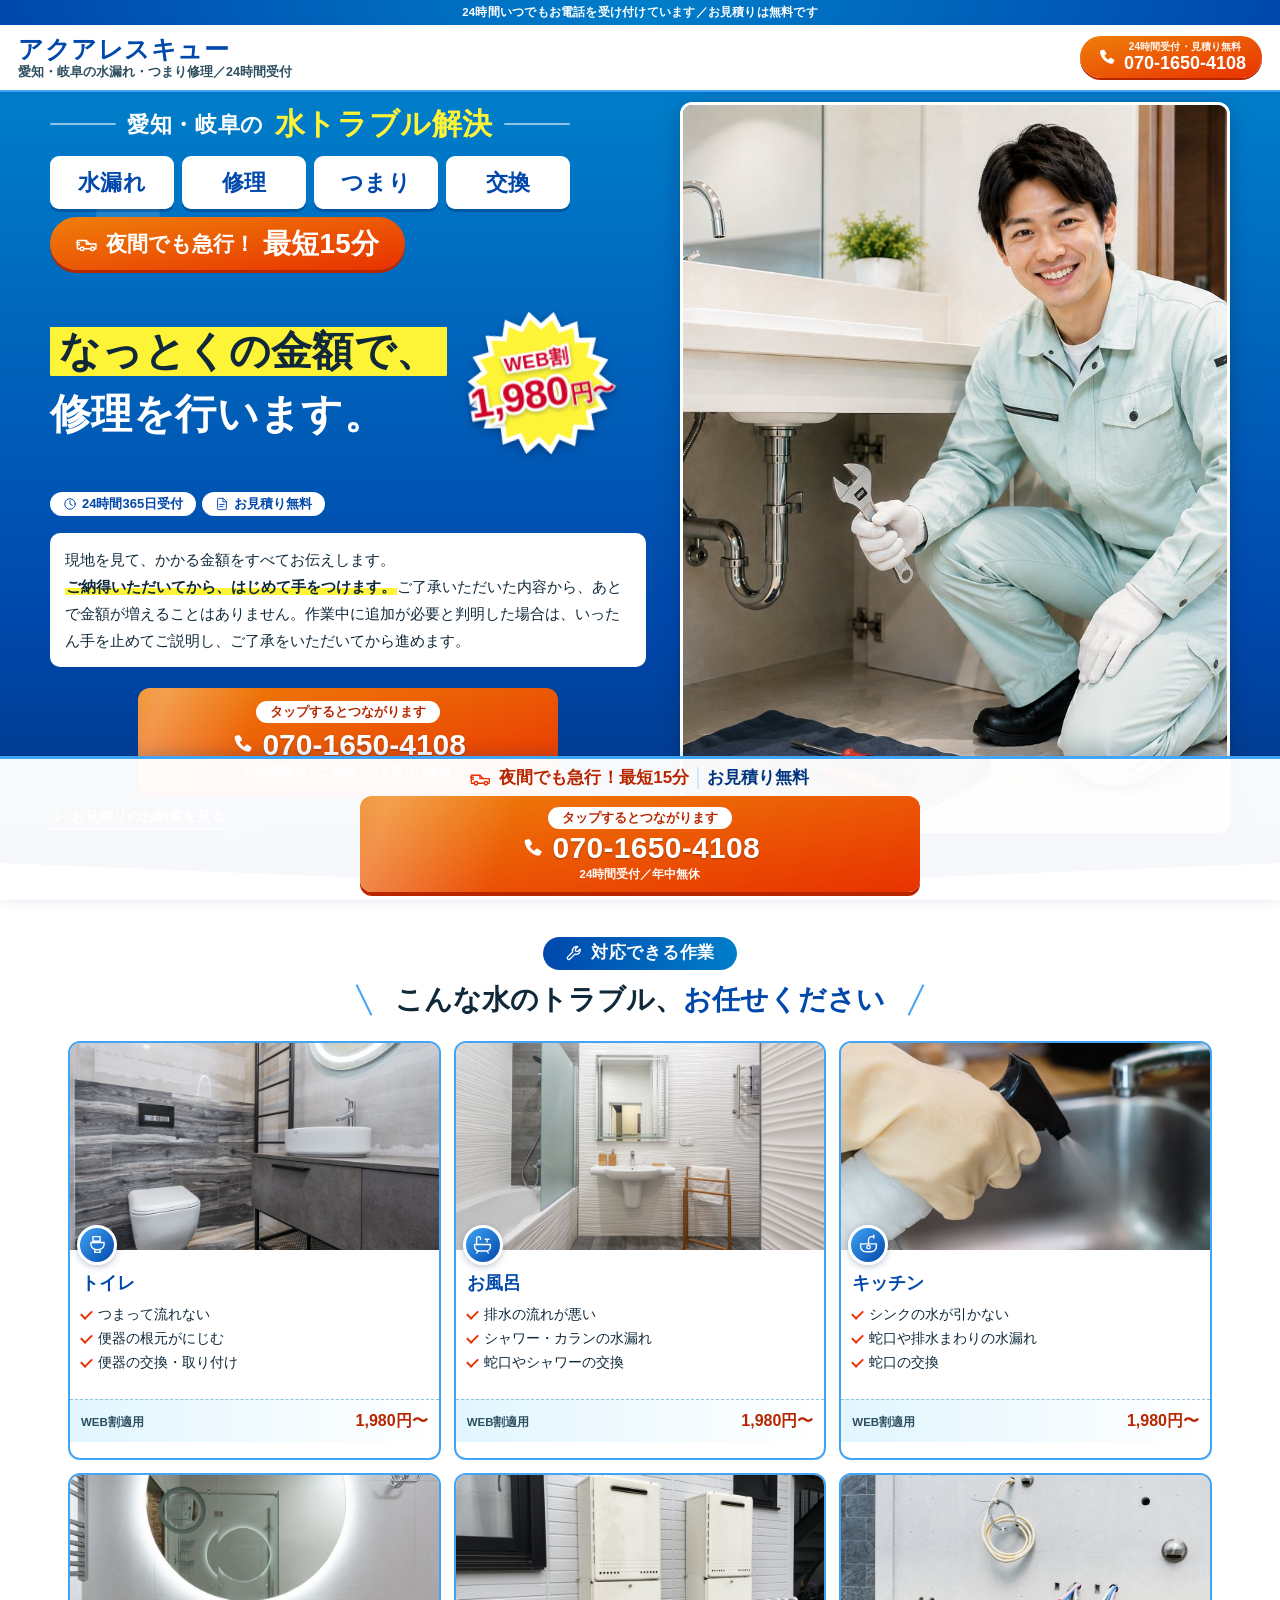
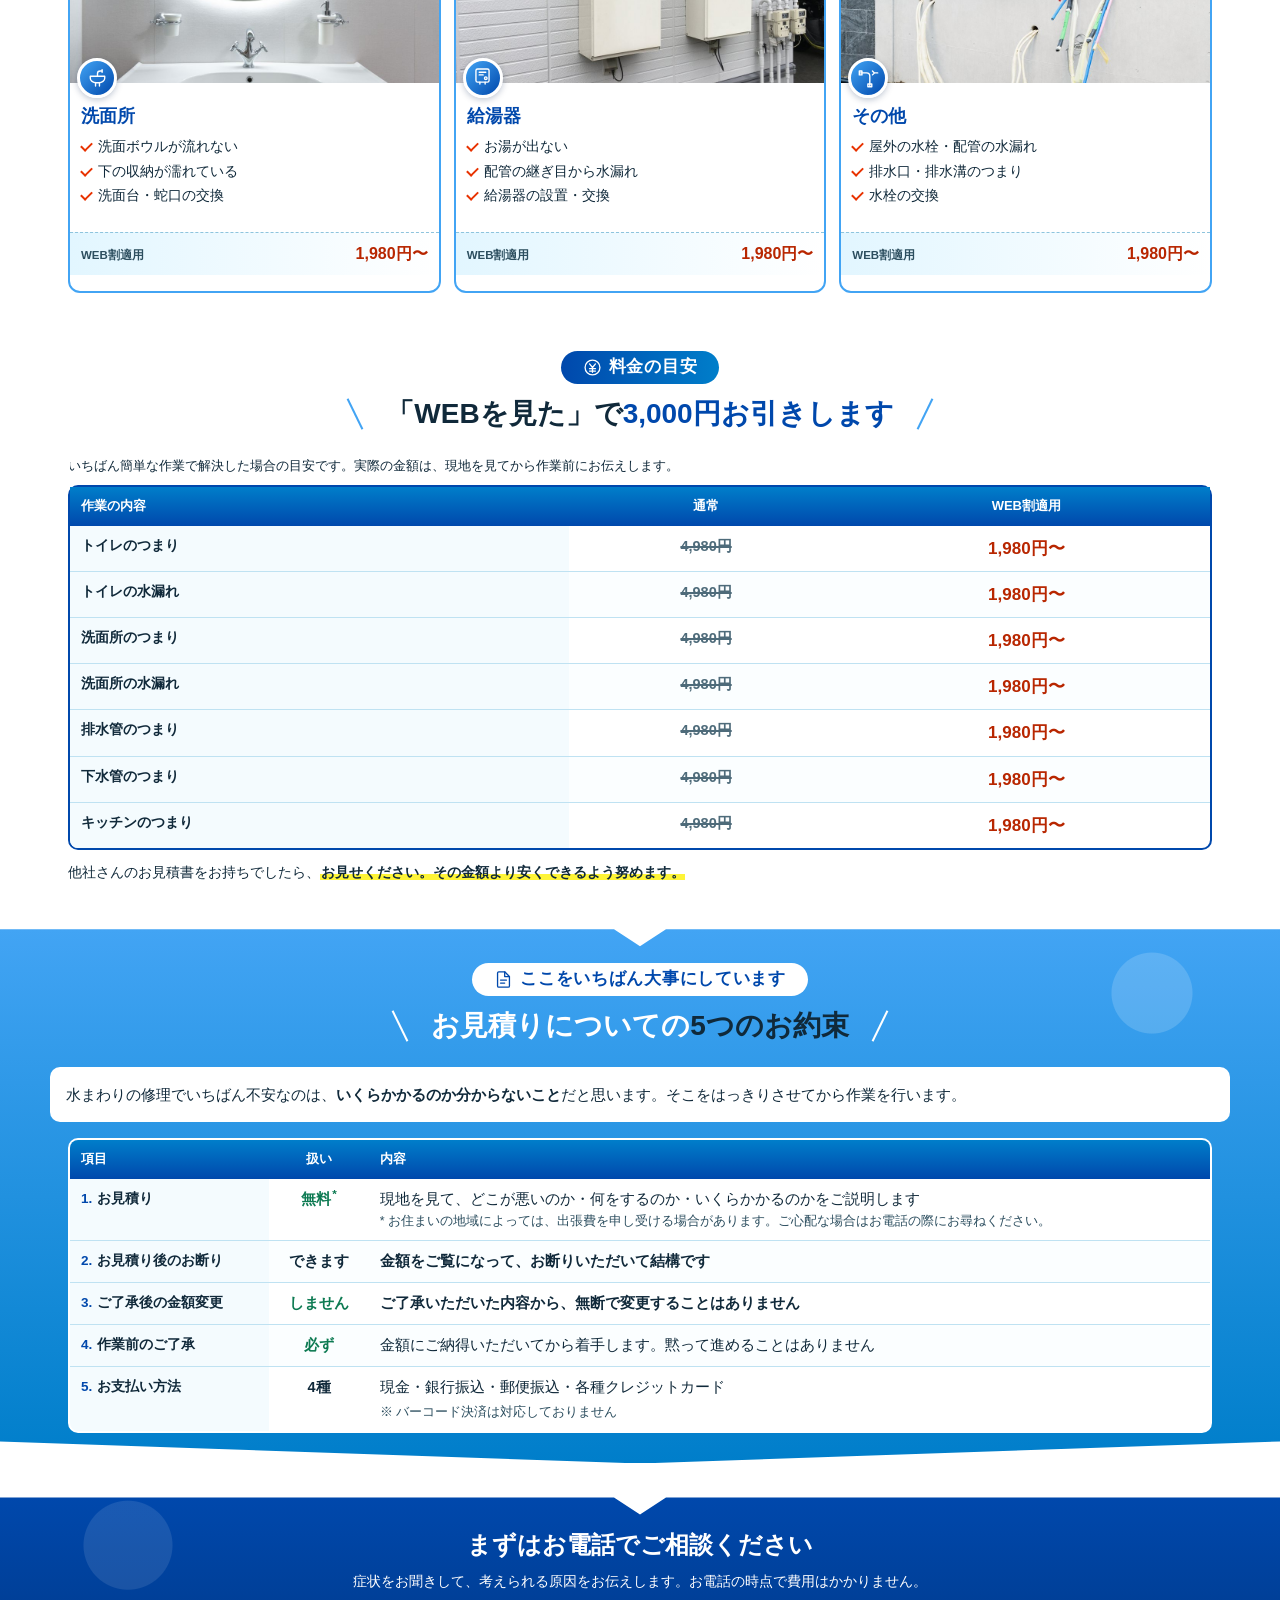
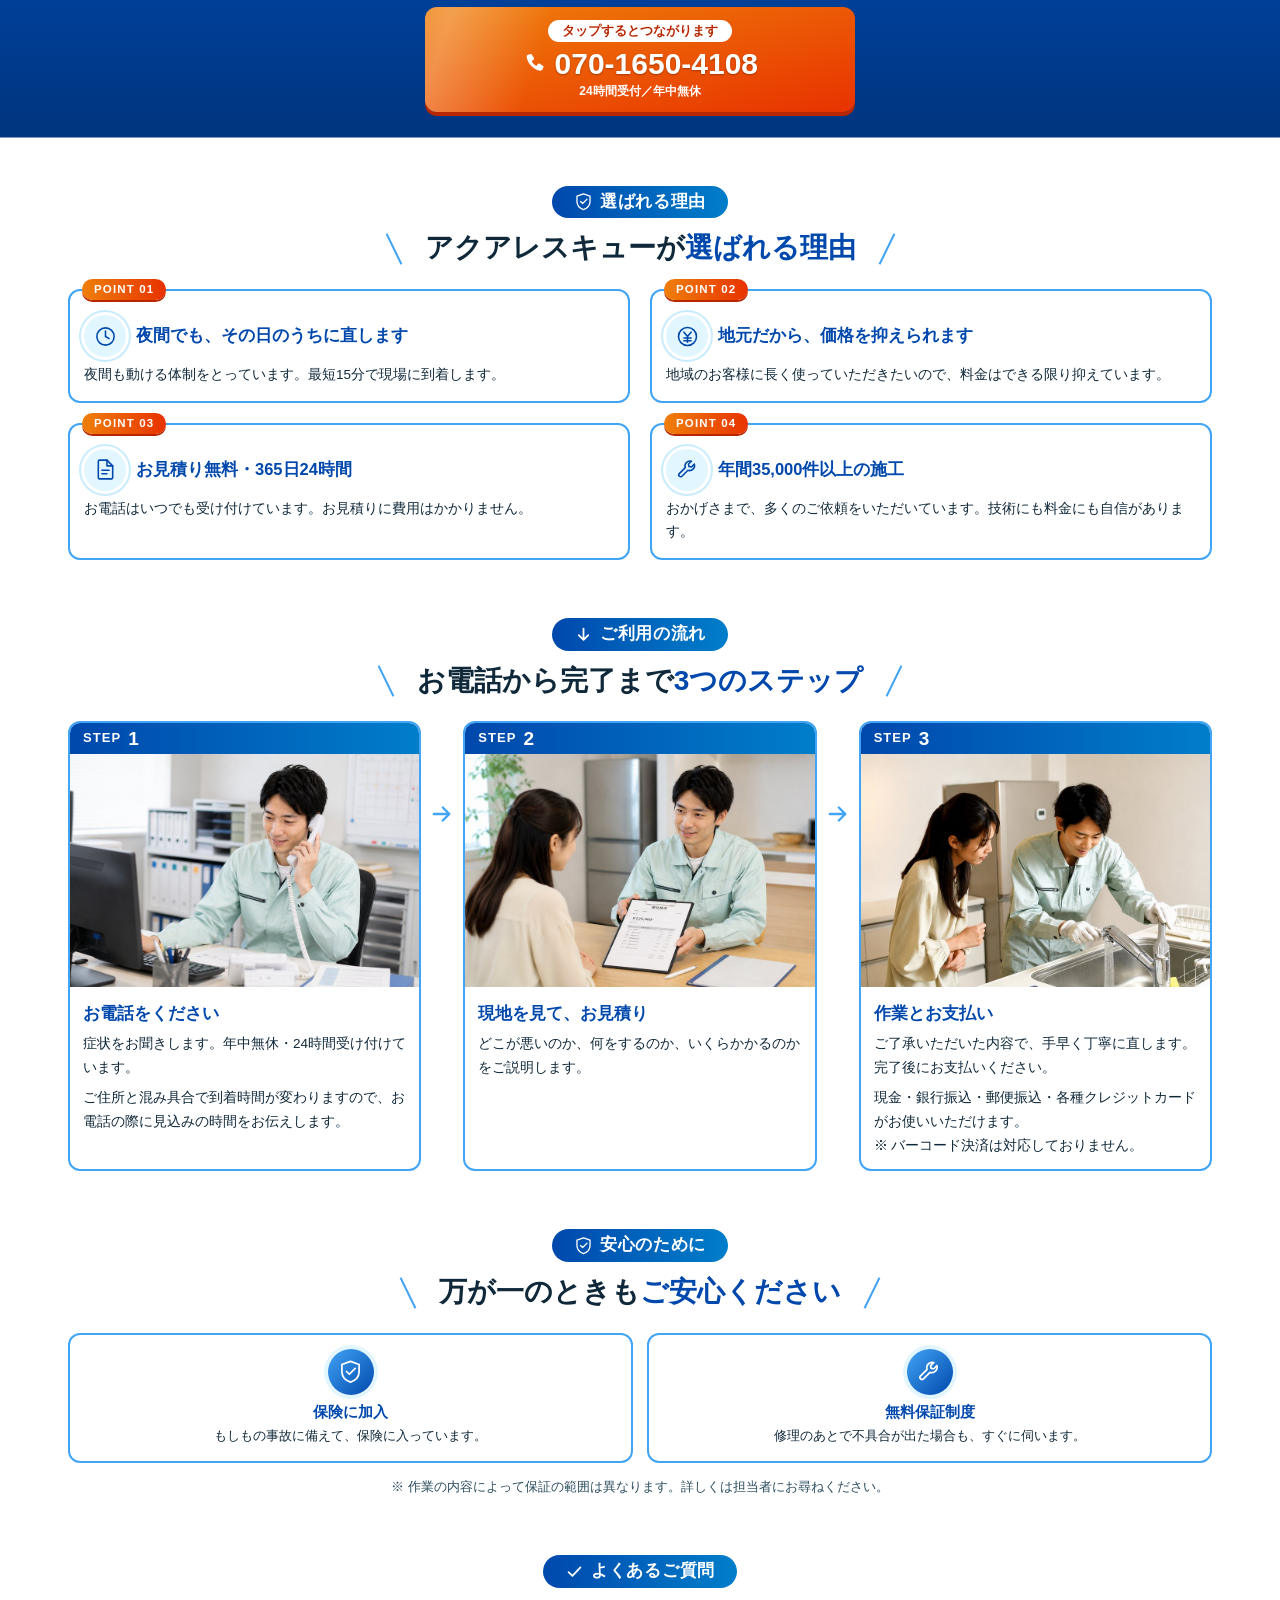
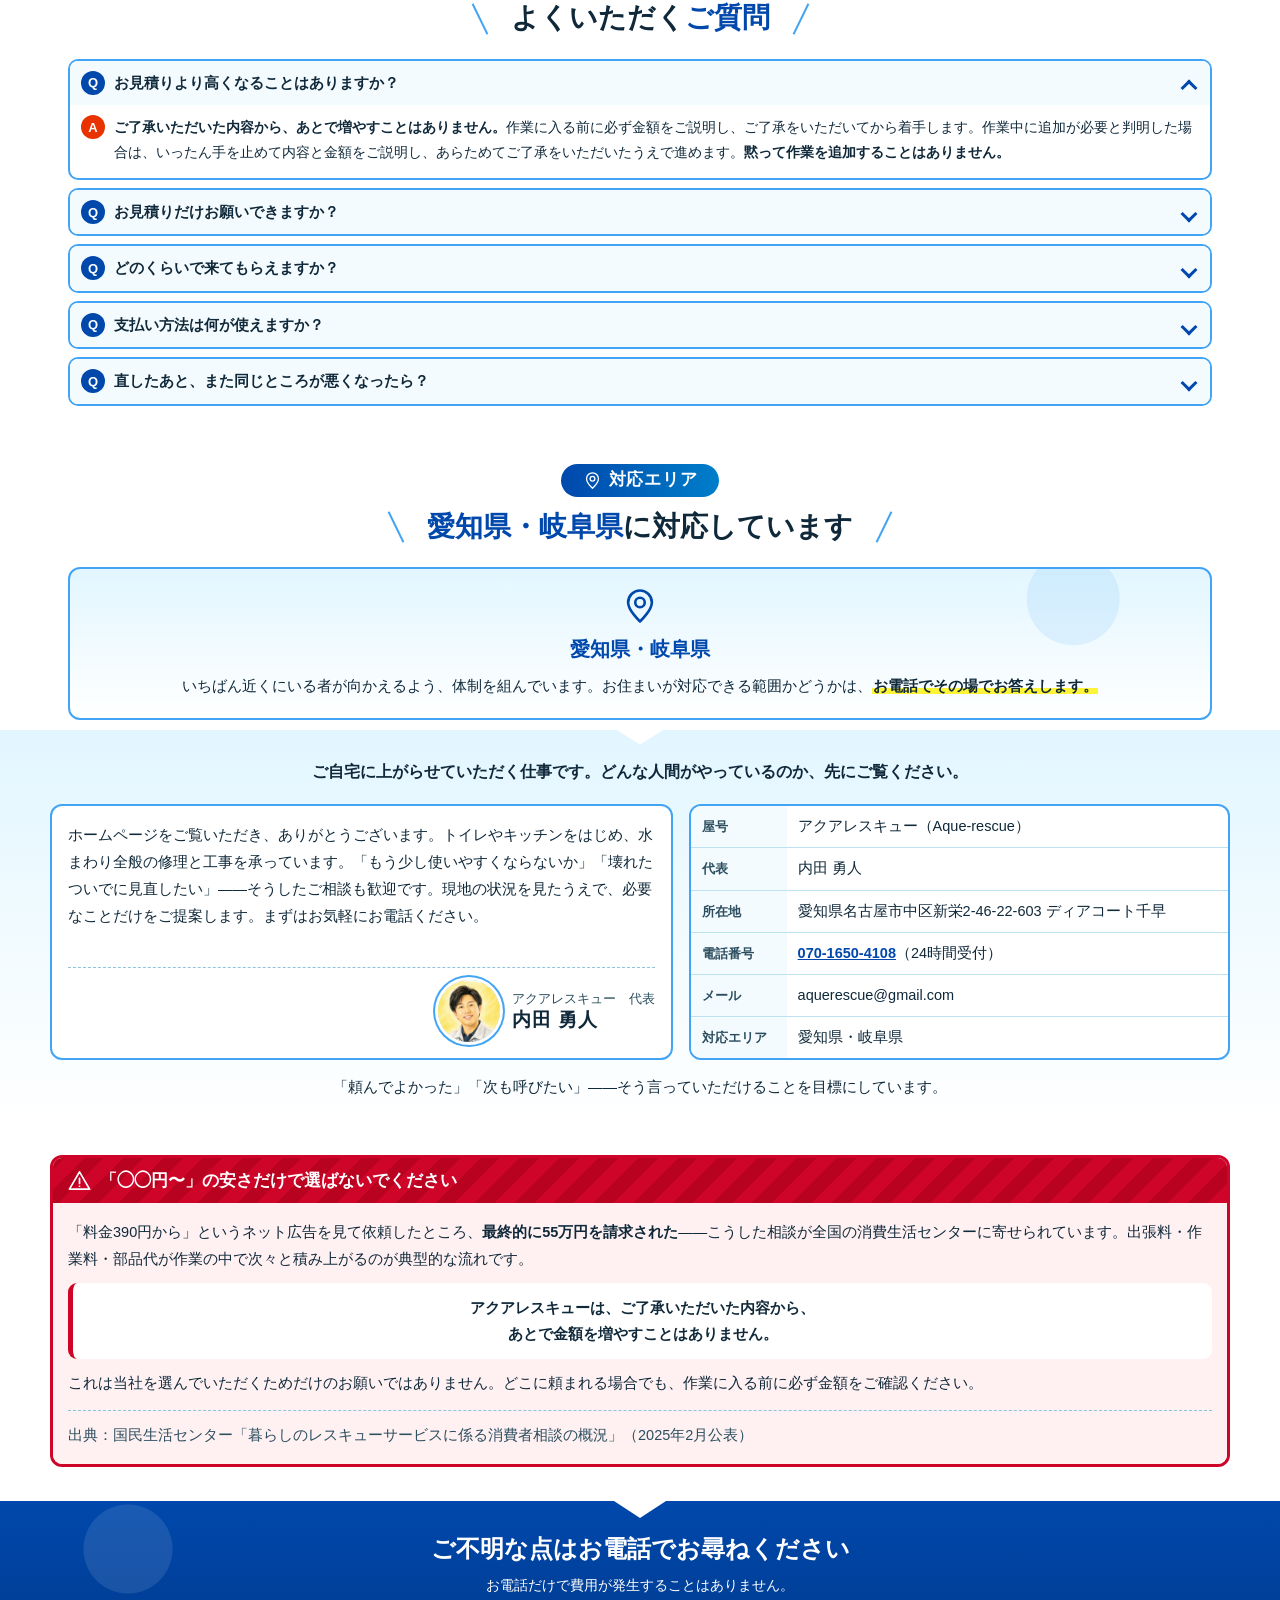
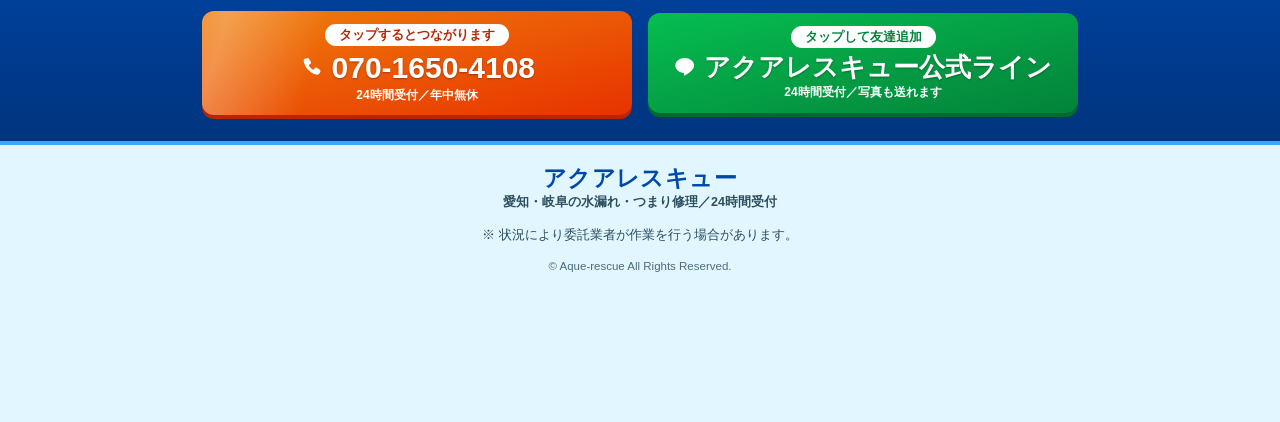
==== commit 2f9720b5: "LINEボタンを最下部CTAの1つに集約、運営者・注意喚起を対応エリアの下へ移動、追従バーを刷新 - LINEボタン5箇所 → 最下部CTA帯の1箇所のみに - 運営者・注意喚起セクションを対応エリア" ====
--- a/index.html
+++ b/index.html
@@ -4,14 +4,74 @@
 <meta charset="UTF-8">
 <meta name="viewport" content="width=device-width, initial-scale=1">
 <meta name="format-detection" content="telephone=no">
-<meta name="robots" content="noindex,nofollow,noarchive">  <!-- 確認用：公開時に削除 -->
+<!-- Google Tag Manager -->
+<script>(function(w,d,s,l,i){w[l]=w[l]||[];w[l].push({'gtm.start':
+new Date().getTime(),event:'gtm.js'});var f=d.getElementsByTagName(s)[0],
+j=d.createElement(s),dl=l!='dataLayer'?'&l='+l:'';j.async=true;j.src=
+'https://www.googletagmanager.com/gtm.js?id='+i+dl;f.parentNode.insertBefore(j,f);
+})(window,document,'script','dataLayer','GTM-M82GDFW9');</script>
+<!-- End Google Tag Manager -->
 <title>アクアレスキュー｜愛知・岐阜の水漏れ・つまり修理｜なっとくの金額で修理します</title>
 <meta name="description" content="愛知県・岐阜県の水漏れ・つまり修理。現地でかかる金額をすべてお伝えし、ご納得いただいてから作業します。24時間受付・お見積り無料。代表 内田勇人。">
+<!-- Google tag (gtag.js) -->
+<script async src="https://www.googletagmanager.com/gtag/js?id=G-5WHKTEVLRQ"></script>
+<script>
+  window.dataLayer = window.dataLayer || [];
+  function gtag(){dataLayer.push(arguments);}
+  gtag('js', new Date());
+  gtag('config', 'G-5WHKTEVLRQ');
+</script>
+<link rel="canonical" href="https://aque-tokai.com/">
+<meta property="og:type" content="website">
+<meta property="og:url" content="https://aque-tokai.com/">
+<meta property="og:site_name" content="アクアレスキュー">
+<meta property="og:title" content="アクアレスキュー｜愛知・岐阜の水漏れ・つまり修理">
+<meta property="og:description" content="現地でかかる金額をすべてお伝えし、ご納得いただいてから作業します。24時間受付・お見積り無料。">
+<meta property="og:image" content="https://aque-tokai.com/ogp.jpg">
+<meta property="og:image:width" content="1200">
+<meta property="og:image:height" content="630">
+<meta property="og:locale" content="ja_JP">
+<meta name="twitter:card" content="summary_large_image">
 <link rel="icon" href="favicon.svg" type="image/svg+xml">
 <link rel="apple-touch-icon" href="apple-touch-icon.png">
 <link rel="stylesheet" href="assets/style.css">
+<script type="application/ld+json">
+{
+  "@context": "https://schema.org",
+  "@type": "Plumber",
+  "name": "アクアレスキュー",
+  "alternateName": "Aque-rescue",
+  "url": "https://aque-tokai.com/",
+  "image": "https://aque-tokai.com/ogp.jpg",
+  "telephone": "+81-70-1650-4108",
+  "email": "aquerescue@gmail.com",
+  "address": {
+    "@type": "PostalAddress",
+    "addressCountry": "JP",
+    "addressRegion": "愛知県",
+    "addressLocality": "名古屋市中区",
+    "streetAddress": "新栄2-46-22-603 ディアコート千早"
+  },
+  "areaServed": [
+    { "@type": "AdministrativeArea", "name": "愛知県" },
+    { "@type": "AdministrativeArea", "name": "岐阜県" }
+  ],
+  "openingHoursSpecification": {
+    "@type": "OpeningHoursSpecification",
+    "dayOfWeek": ["Monday","Tuesday","Wednesday","Thursday","Friday","Saturday","Sunday"],
+    "opens": "00:00",
+    "closes": "23:59"
+  },
+  "founder": { "@type": "Person", "name": "内田 勇人" },
+  "priceRange": "1980円〜"
+}
+</script>
 </head>
 <body>
+<!-- Google Tag Manager (noscript) -->
+<noscript><iframe src="https://www.googletagmanager.com/ns.html?id=GTM-M82GDFW9"
+height="0" width="0" style="display:none;visibility:hidden"></iframe></noscript>
+<!-- End Google Tag Manager (noscript) -->
 
 <svg xmlns="http://www.w3.org/2000/svg" style="display:none" aria-hidden="true">
 <symbol id="ic-toilet" viewBox="0 0 32 32"><g stroke-width="2.1" stroke-linecap="round" stroke-linejoin="round"><path d="M9 4h11v7H9z"/><path d="M11 11v2M18 11v2"/><path d="M6 13h20v3a10 8 0 0 1-10 8 10 8 0 0 1-10-8z"/><path d="M12 24v4h8v-4"/></g></symbol>
@@ -48,13 +108,6 @@
         <span class="t2">070-1650-4108</span>
       </span>
     </a>
-    <a class="hd__line" href="https://lin.ee/oWq4XlS" target="_blank" rel="noopener">
-      <svg class="ico"><use href="#ic-line"/></svg>
-      <span class="hd__txt">
-        <span class="hd__lbl">友達追加で相談開始</span>
-        <span class="t2">LINE</span>
-      </span>
-    </a>
   </div>
 </header>
 
@@ -106,61 +159,12 @@
         <span class="num"><svg class="ico"><use href="#ic-phone"/></svg>070-1650-4108</span>
         <span class="sub">24時間受付／ご相談・お見積りは無料</span>
       </a>
-  <a class="line-btn" href="https://lin.ee/oWq4XlS" target="_blank" rel="noopener">
-        <span class="lead">タップして友達追加</span>
-        <span class="num"><svg class="ico"><use href="#ic-line"/></svg>アクアレスキュー公式ライン</span>
-        <span class="sub">24時間受付／写真も送れます</span>
-      </a>
       <a class="fv__jump" href="#estimate"><svg class="ico"><use href="#ic-arrow"/></svg>お見積りのお約束を見る</a>
     </div>
 
     <figure class="fv__img fv__img--pc">
       <img src="assets/img/fv.jpg" alt="洗面台の下でレンチを手にしたスタッフ" width="768" height="1024" loading="lazy" decoding="async" fetchpriority="high">
     </figure>
-  </div>
-</section>
-
-<!-- ============ 03 運営者 ============ -->
-<section class="owner">
-  <div class="owner__in">
-  <p class="say">ご自宅に上がらせていただく仕事です。どんな人間がやっているのか、先にご覧ください。</p>
-
-  <div class="owner__cols">
-  <div class="greet">
-    <p class="greet__body">
-      ホームページをご覧いただき、ありがとうございます。トイレやキッチンをはじめ、水まわり全般の修理と工事を承っています。「もう少し使いやすくならないか」「壊れたついでに見直したい」——そうしたご相談も歓迎です。現地の状況を見たうえで、必要なことだけをご提案します。まずはお気軽にお電話ください。</p>
-    <p class="greet__sign">
-      <img class="greet__ava" src="assets/img/uchida.jpg" alt="代表 内田勇人（イラスト）" width="320" height="320" loading="lazy" decoding="async">
-      <span>アクアレスキュー　代表<b>内田 勇人</b></span>
-    </p>
-  </div>
-
-  <dl>
-    <div><dt>屋号</dt><dd>アクアレスキュー（Aque-rescue）</dd></div>
-    <div><dt>代表</dt><dd>内田 勇人</dd></div>
-    <div><dt>所在地</dt><dd>愛知県名古屋市中区新栄2-46-22-603 ディアコート千早</dd></div>
-    <div><dt>電話番号</dt><dd><a href="tel:07016504108">070-1650-4108</a>（24時間受付）</dd></div>
-    <div><dt>メール</dt><dd>aquerescue@gmail.com</dd></div>
-    <div><dt>対応エリア</dt><dd>愛知県・岐阜県</dd></div>
-  </dl>
-
-  </div>
-  <p class="why">「頼んでよかった」「次も呼びたい」——そう言っていただけることを目標にしています。</p>
-  </div>
-</section>
-
-<!-- ============ 04 注意喚起 ============ -->
-<section class="warn">
-  <div class="warn__h"><svg class="ico"><use href="#ic-warn"/></svg><span class="tx">「◯◯円〜」の安さだけで選ばないでください</span></div>
-  <div class="warn__b">
-    <p>
-      「料金390円から」というネット広告を見て依頼したところ、<strong>最終的に55万円を請求された</strong>——こうした相談が全国の消費生活センターに寄せられています。出張料・作業料・部品代が作業の中で次々と積み上がるのが典型的な流れです。</p>
-    <p class="warn__hi">
-      アクアレスキューは、ご了承いただいた内容から、<br>あとで金額を増やすことはありません。</p>
-    <p>
-      これは当社を選んでいただくためだけのお願いではありません。どこに頼まれる場合でも、作業に入る前に必ず金額をご確認ください。</p>
-    <p class="warn__src">
-      出典：国民生活センター「暮らしのレスキューサービスに係る消費者相談の概況」（2025年2月公表）</p>
   </div>
 </section>
 
@@ -282,11 +286,6 @@
     <span class="num"><svg class="ico"><use href="#ic-phone"/></svg>070-1650-4108</span>
     <span class="sub">24時間受付／年中無休</span>
   </a>
-    <a class="line-btn" href="https://lin.ee/oWq4XlS" target="_blank" rel="noopener">
-        <span class="lead">タップして友達追加</span>
-        <span class="num"><svg class="ico"><use href="#ic-line"/></svg>アクアレスキュー公式ライン</span>
-        <span class="sub">24時間受付／写真も送れます</span>
-      </a>
   </div>
 
   </section>
@@ -406,6 +405,50 @@
   </div>
 </section>
 
+<!-- ============ 03 運営者 ============ -->
+<section class="owner">
+  <div class="owner__in">
+  <p class="say">ご自宅に上がらせていただく仕事です。どんな人間がやっているのか、先にご覧ください。</p>
+
+  <div class="owner__cols">
+  <div class="greet">
+    <p class="greet__body">
+      ホームページをご覧いただき、ありがとうございます。トイレやキッチンをはじめ、水まわり全般の修理と工事を承っています。「もう少し使いやすくならないか」「壊れたついでに見直したい」——そうしたご相談も歓迎です。現地の状況を見たうえで、必要なことだけをご提案します。まずはお気軽にお電話ください。</p>
+    <p class="greet__sign">
+      <img class="greet__ava" src="assets/img/uchida.jpg" alt="代表 内田勇人（イラスト）" width="320" height="320" loading="lazy" decoding="async">
+      <span>アクアレスキュー　代表<b>内田 勇人</b></span>
+    </p>
+  </div>
+
+  <dl>
+    <div><dt>屋号</dt><dd>アクアレスキュー（Aque-rescue）</dd></div>
+    <div><dt>代表</dt><dd>内田 勇人</dd></div>
+    <div><dt>所在地</dt><dd>愛知県名古屋市中区新栄2-46-22-603 ディアコート千早</dd></div>
+    <div><dt>電話番号</dt><dd><a href="tel:07016504108">070-1650-4108</a>（24時間受付）</dd></div>
+    <div><dt>メール</dt><dd>aquerescue@gmail.com</dd></div>
+    <div><dt>対応エリア</dt><dd>愛知県・岐阜県</dd></div>
+  </dl>
+
+  </div>
+  <p class="why">「頼んでよかった」「次も呼びたい」——そう言っていただけることを目標にしています。</p>
+  </div>
+</section>
+
+<!-- ============ 04 注意喚起 ============ -->
+<section class="warn">
+  <div class="warn__h"><svg class="ico"><use href="#ic-warn"/></svg><span class="tx">「◯◯円〜」の安さだけで選ばないでください</span></div>
+  <div class="warn__b">
+    <p>
+      「料金390円から」というネット広告を見て依頼したところ、<strong>最終的に55万円を請求された</strong>——こうした相談が全国の消費生活センターに寄せられています。出張料・作業料・部品代が作業の中で次々と積み上がるのが典型的な流れです。</p>
+    <p class="warn__hi">
+      アクアレスキューは、ご了承いただいた内容から、<br>あとで金額を増やすことはありません。</p>
+    <p>
+      これは当社を選んでいただくためだけのお願いではありません。どこに頼まれる場合でも、作業に入る前に必ず金額をご確認ください。</p>
+    <p class="warn__src">
+      出典：国民生活センター「暮らしのレスキューサービスに係る消費者相談の概況」（2025年2月公表）</p>
+  </div>
+</section>
+
 <!-- ============ CTA ============ -->
 <section class="cta">
   <h2><span class="tx">ご不明な点はお電話でお尋ねください</span></h2>
@@ -439,16 +482,39 @@
 <!-- ============ 固定CTAバー ============ -->
 <div class="fixbar">
   <div class="fixbar__in">
+    <p class="fixbar__copy"><svg class="ico"><use href="#ic-van"/></svg><em>夜間でも急行！最短15分</em><span>お見積り無料</span></p>
     <a class="tel-btn" href="tel:07016504108">
-      <span class="lead">24時間受付／お見積り無料</span>
+      <span class="lead">タップするとつながります</span>
       <span class="num"><svg class="ico"><use href="#ic-phone"/></svg>070-1650-4108</span>
+      <span class="sub">24時間受付／年中無休</span>
     </a>
-    <a class="line-btn line-btn--bar" href="https://lin.ee/oWq4XlS" target="_blank" rel="noopener">
-      <span class="lead">友達追加で相談開始</span>
-      <span class="num"><svg class="ico"><use href="#ic-line"/></svg>LINE</span>
-    </a>
   </div>
 </div>
 
+<script>
+/* 電話とLINEのタップを成果として計測する。
+   このLPには入力フォームが無く、コンバージョンはこの2つしかない。
+   GA4 は tel: リンクも外部リンクのタップも既定では成果に数えないため、
+   自前でイベントを送る。どの位置のボタンが押されたかも一緒に記録する。 */
+(function(){
+  function placement(el){
+    if (el.closest('.fixbar'))  return '固定バー';
+    if (el.closest('header.hd'))return 'ヘッダー';
+    if (el.closest('.fv'))      return 'ファーストビュー';
+    if (el.closest('.cta'))     return 'CTA帯';
+    return 'その他';
+  }
+  document.addEventListener('click', function(ev){
+    var a = ev.target.closest && ev.target.closest('a[href]');
+    if (!a || typeof gtag !== 'function') return;
+    var href = a.getAttribute('href') || '';
+    if (href.indexOf('tel:') === 0) {
+      gtag('event', 'tel_tap',  {placement: placement(a)});
+    } else if (href.indexOf('lin.ee') > -1) {
+      gtag('event', 'line_tap', {placement: placement(a)});
+    }
+  }, true);
+})();
+</script>
 </body>
 </html>
--- a/assets/style.css
+++ b/assets/style.css
@@ -23,7 +23,7 @@
 *{box-sizing:border-box}
 html{-webkit-text-size-adjust:100%;text-size-adjust:100%;scroll-behavior:smooth}
 body{margin:0;background:var(--blue-ll);color:var(--ink);
-  font-family:var(--font);font-size:15.5px;line-height:1.75;font-weight:500;padding-bottom:74px}
+  font-family:var(--font);font-size:15.5px;line-height:1.75;font-weight:500;padding-bottom:124px}
 img,svg{max-width:100%;display:block}
 /* width/height属性は presentational hint として height を固定してしまう。
    width:100% と併用すると縦に引き伸ばされるため height:auto で打ち消す */
@@ -439,15 +439,22 @@
 /* ---------- 固定CTAバー ---------- */
 .fixbar{position:fixed;left:0;right:0;bottom:0;z-index:60;
   background:rgba(255,255,255,.97);border-top:3px solid var(--blue-l);
-  padding:5px 10px calc(5px + env(safe-area-inset-bottom));
+  padding:8px 10px calc(8px + env(safe-area-inset-bottom));
   box-shadow:0 -3px 14px rgba(0,52,126,.18)}
-.fixbar__in{max-width:var(--wrap);margin:0 auto}
-.fixbar .tel-btn,.fixbar .line-btn{padding:5px 12px 7px;border-radius:10px;max-width:none}
-.fixbar .tel-btn{box-shadow:0 3px 0 var(--org-dd)}
-.fixbar .line-btn{box-shadow:0 3px 0 #026A2F}
-.fixbar .tel-btn .lead,.fixbar .line-btn .lead{font-size:11.5px;padding:1px 11px;margin-bottom:2px}
-.fixbar .tel-btn .num,.fixbar .line-btn .num{font-size:22px}
-.fixbar .tel-btn .sub,.fixbar .line-btn .sub{display:none}
+.fixbar__in{display:block;max-width:560px;margin:0 auto}
+/* 帯の上段：訴求コピー。ボタンだけだと素通りされるので、押す理由を一行置く */
+.fixbar__copy{display:flex;align-items:center;justify-content:center;gap:7px;
+  margin:0 0 7px;font-size:clamp(13px,4.1vw,17px);font-weight:700;line-height:1.3;
+  color:var(--blue-dd);letter-spacing:.01em;white-space:nowrap}
+.fixbar__copy .ico{width:1.25em;height:1.25em;flex:0 0 auto;color:var(--org-d)}
+.fixbar__copy em{font-style:normal;color:var(--org-dd)}
+/* 区切りの縦線。「／」や空白より狭い幅で区切りが伝わる */
+.fixbar__copy span{padding-left:8px;border-left:2px solid var(--blue-l2)}
+.fixbar .tel-btn{padding:7px 12px 9px;border-radius:12px;max-width:none;
+  box-shadow:0 4px 0 var(--org-dd)}
+.fixbar .tel-btn .lead{font-size:12.5px;padding:2px 14px;margin-bottom:2px}
+.fixbar .tel-btn .num{font-size:clamp(23px,7.2vw,30px);letter-spacing:.01em}
+.fixbar .tel-btn .sub{display:block;font-size:11.5px;margin-top:2px}
 
 /* ============ タブレット ============ */
 @media (min-width:700px){
@@ -563,9 +570,11 @@
   .guar{grid-template-columns:1fr}
   .tel-btn .num{font-size:26px}
   .line-btn .num{font-size:21px}
-  .fixbar .tel-btn .num,.fixbar .line-btn .num{
-    font-size:clamp(14px,4.3vw,18px);white-space:nowrap}
-  .fixbar .tel-btn .lead,.fixbar .line-btn .lead{font-size:10.5px}
+  .fixbar__copy{gap:6px}
+  .fixbar__copy span{padding-left:7px}
+  .fixbar .tel-btn .num{white-space:nowrap}
+  .fixbar .tel-btn .lead{font-size:11.5px}
+  .fixbar .tel-btn .sub{font-size:11px}
 }
 @media (prefers-reduced-motion:reduce){*{transition:none!important;animation:none!important}
   .tel-btn:hover,.line-btn:hover,
